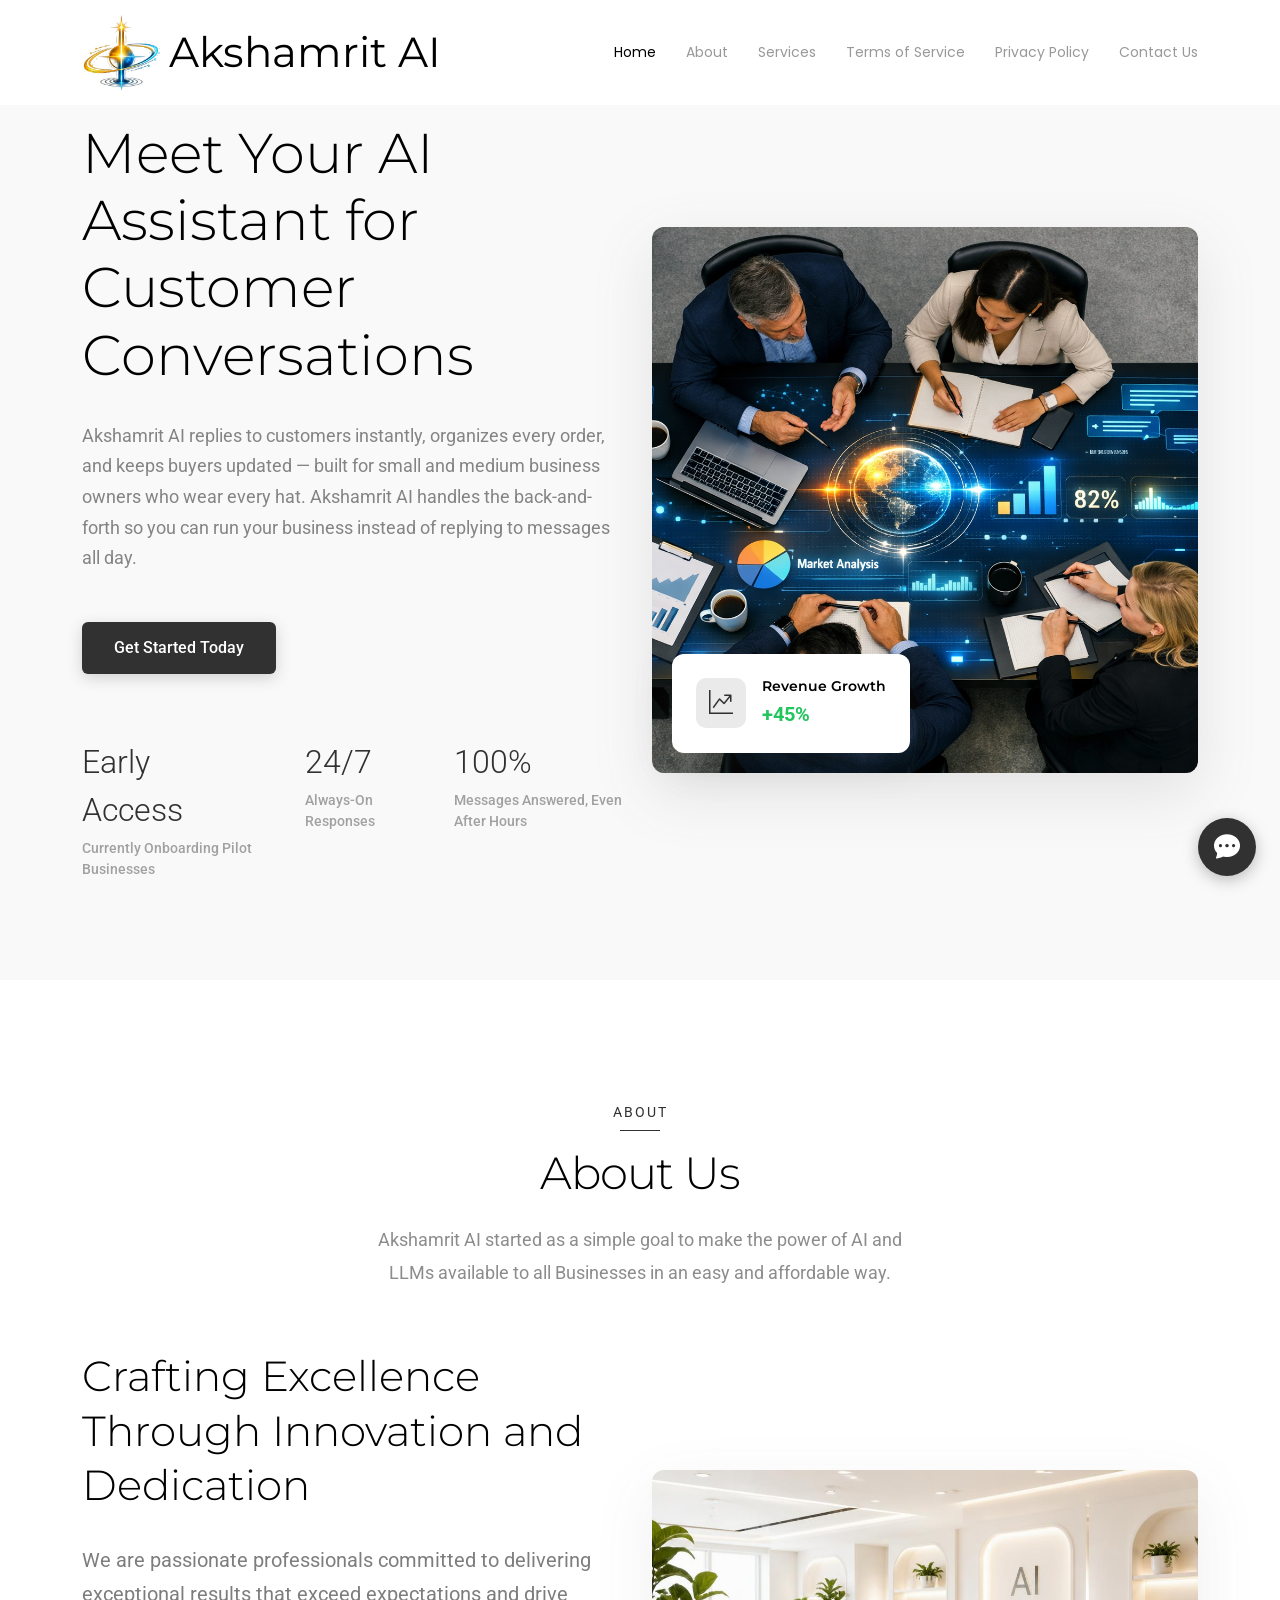
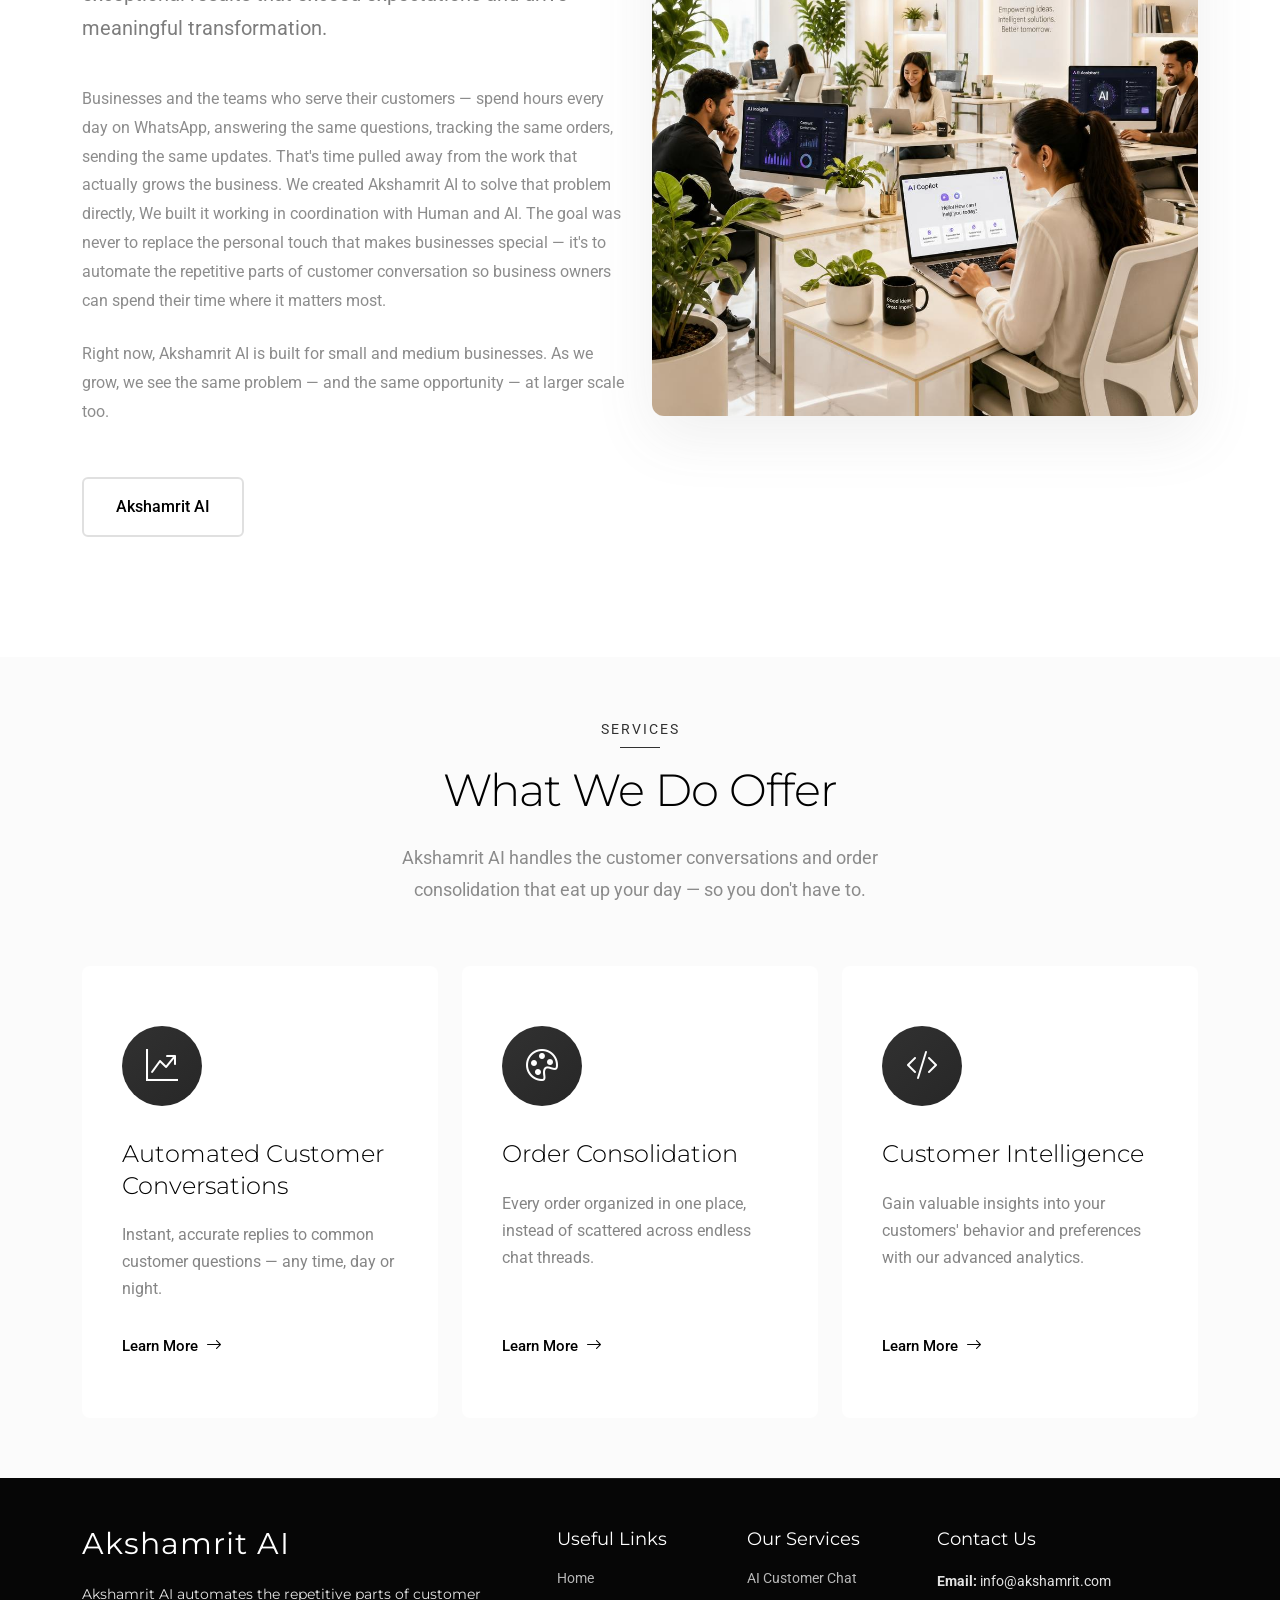
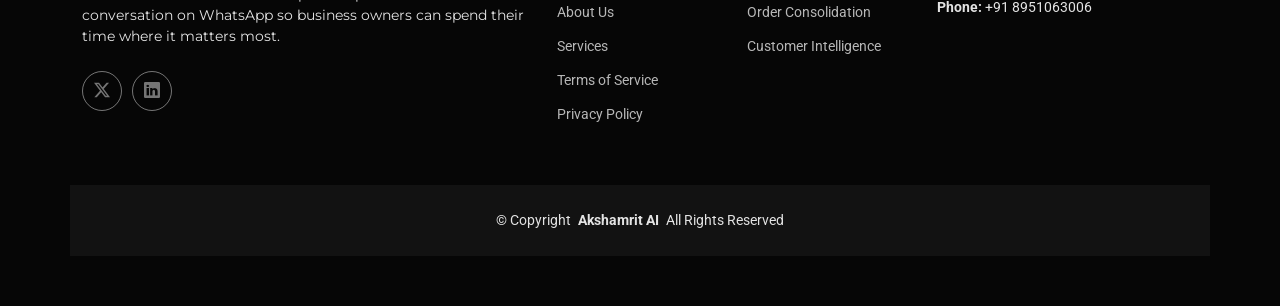
==== index.html @ b1119f9d "Added index.html" ====
<!DOCTYPE html>
<html lang="en">

<head>
  <meta charset="utf-8">
  <meta content="width=device-width, initial-scale=1.0" name="viewport">
  <title>Akshamrit AI</title>
  <meta name="description" content="">
  <meta name="keywords" content="">

  <!-- Favicons -->
  <link href="assets/img/favicon.jpeg" rel="icon">

  <!-- Fonts -->
  <link href="https://fonts.googleapis.com" rel="preconnect">
  <link href="https://fonts.gstatic.com" rel="preconnect" crossorigin>
  <link href="https://fonts.googleapis.com/css2?family=Roboto:wght@300;400;500;600;700&family=Montserrat:wght@300;400;500;600&family=Poppins:wght@300;400&display=swap" rel="stylesheet">

  <!-- Vendor CSS Files -->
  <link href="assets/vendor/bootstrap/css/bootstrap.min.css" rel="stylesheet">
  <link href="assets/vendor/bootstrap-icons/bootstrap-icons.css" rel="stylesheet">
  <link href="assets/vendor/aos/aos.css" rel="stylesheet">

  <!-- Main CSS File -->
  <link href="assets/css/main.css" rel="stylesheet">

  <!-- Chatbot Widget CSS -->
  <link href="assets/css/chatbot.css" rel="stylesheet">
</head>

<body class="index-page">

  <header id="header" class="header d-flex align-items-center fixed-top">
    <div class="container-fluid container-xl position-relative d-flex align-items-center justify-content-between">

      <a href="index.html" class="logo d-flex align-items-center">
         <img src="assets/img/logo.jpeg" alt="Akshamrit AI Logo">
        <h1 class="sitename">Akshamrit AI</h1>
      </a>

      <nav id="navmenu" class="navmenu">
        <ul>
          <li><a href="#index" class="active">Home</a></li>
          <li><a href="#about">About</a></li>
          <li><a href="#services">Services</a></li>
          <li><a href="terms.html">Terms of Service</a></li>
          <li><a href="privacy.html">Privacy Policy</a></li>
          <!--
          <li class="dropdown"><a href="#"><span>Dropdown</span> <i class="bi bi-chevron-down toggle-dropdown"></i></a>
            <ul>
              <li><a href="#">Dropdown 1</a></li>
              <li class="dropdown"><a href="#"><span>Deep Dropdown</span> <i class="bi bi-chevron-down toggle-dropdown"></i></a>
                <ul>
                  <li><a href="#">Deep Dropdown 1</a></li>
                  <li><a href="#">Deep Dropdown 2</a></li>
                  <li><a href="#">Deep Dropdown 3</a></li>
                  <li><a href="#">Deep Dropdown 4</a></li>
                  <li><a href="#">Deep Dropdown 5</a></li>
                </ul>
              </li>
              <li><a href="#">Dropdown 2</a></li>
              <li><a href="#">Dropdown 3</a></li>
              <li><a href="#">Dropdown 4</a></li>
            </ul>
          </li>
        -->
          <li><a href="contact.html">Contact Us</a></li>
        </ul>
        <i class="mobile-nav-toggle d-xl-none bi bi-list"></i>
      </nav>

    </div>
  </header>

  <main class="main">

    <!-- Index Section -->
    <section id="index" class="hero section light-background">

      <div class="container" data-aos="fade-up" data-aos-delay="100">

        <div class="row align-items-center">
          <div class="col-lg-6">
            <div class="hero-content">
              <h1 data-aos="fade-up" data-aos-delay="200">Meet Your AI Assistant for Customer Conversations</h1>
              <p data-aos="fade-up" data-aos-delay="300">Akshamrit AI replies to customers instantly, organizes every order, and keeps buyers updated — built for small and medium business owners who wear every hat. 
                Akshamrit AI handles the back-and-forth so you can run your business instead of replying to messages all day.</p>
              <div class="hero-cta" data-aos="fade-up" data-aos-delay="400">
                <a href="#about" class="btn-primary">Get Started Today</a>
                <!-- Demo Button. Enable when you have a demo video -->
                 <!--
                <a href="https://www.youtube.com/watch?v=Y7f98aduVJ8" class="btn-secondary glightbox">
                  <i class="bi bi-play-circle"></i>
                  Watch Demo
                </a>
                -->
              </div>
              <div class="hero-stats" data-aos="fade-up" data-aos-delay="500">
                <div class="stat-item">
                  <div class="stat-number">Early Access</div>
                  <div class="stat-label">Currently Onboarding Pilot Businesses</div>
                </div>
                <div class="stat-item">
                  <div class="stat-number">24/7</div>
                  <div class="stat-label">Always-On Responses</div>
                </div>
                <div class="stat-item">
                  <div class="stat-number">100%</div>
                  <div class="stat-label">Messages Answered, Even After Hours</div>
                </div>
              </div>
            </div>
          </div>

          <div class="col-lg-6">
            <div class="hero-image" data-aos="fade-left" data-aos-delay="300">
              <img src="assets/img/about/about-square-10.png" alt="Business Success" class="img-fluid">
              <div class="floating-card" data-aos="zoom-in" data-aos-delay="600">
                <div class="card-icon">
                  <i class="bi bi-graph-up-arrow"></i>
                </div>
                <div class="card-content">
                  <h5>Revenue Growth</h5>
                  <div class="growth-percentage">+45%</div>
                </div>
              </div>
            </div>
          </div>
        </div>

      </div>

    </section><!-- /Index Section -->

    <!-- About Section -->
    <section id="about" class="about section">

      <!-- Section Title -->
      <div class="container section-title" data-aos="fade-up">
        <span class="subtitle">About</span>
        <h2>About Us</h2>
        <p>Akshamrit AI started as a simple goal to make the power of AI and LLMs available to all Businesses in an easy and affordable way.</p>
      </div><!-- End Section Title -->

      <div class="container" data-aos="fade-up" data-aos-delay="100">

        <div class="row align-items-center">
          <div class="col-lg-6" data-aos="fade-right" data-aos-delay="200">
            <div class="content">
              <h2>Crafting Excellence Through Innovation and Dedication</h2>
              <p class="lead">We are passionate professionals committed to delivering exceptional results that exceed expectations and drive meaningful transformation.</p>

              <p>Businesses and the teams who serve their customers — spend hours every day on WhatsApp, answering the same questions, tracking the same orders, sending the same updates. That's time pulled away from the work that actually grows the business. We created Akshamrit AI to solve that problem directly, We built it working in coordination with Human and AI. The goal was never to replace the personal touch that makes businesses special — it's to automate the repetitive parts of customer conversation so business owners can spend their time where it matters most.</p>

              <p>Right now, Akshamrit AI is built for small and medium businesses. As we grow, we see the same problem — and the same opportunity — at larger scale too.</p>
              <!--
              <div class="stats-row">
                <div class="stat-item">
                  <div class="stat-number purecounter" data-purecounter-start="0" data-purecounter-end="15" data-purecounter-duration="1"></div>
                  <div class="stat-label">Years Experience</div>
                </div>
                <div class="stat-item">
                  <div class="stat-number purecounter" data-purecounter-start="0" data-purecounter-end="850" data-purecounter-duration="1"></div>
                  <div class="stat-label">Projects Completed</div>
                </div>
                <div class="stat-item">
                  <div class="stat-number purecounter" data-purecounter-start="0" data-purecounter-end="240" data-purecounter-duration="1"></div>
                  <div class="stat-label">Happy Clients</div>
                </div>
              </div>
              -->
              <div class="cta-section">
                <a href="#" team="" class="btn-outline">Akshamrit AI</a>
              </div>
            </div>
          </div>

          <div class="col-lg-6" data-aos="fade-left" data-aos-delay="300">
            <div class="image-wrapper">
              <img src="assets/img/about/about-square-12.jpg" alt="About us" class="img-fluid" loading="lazy">
              <!--
              <div class="floating-card" data-aos="zoom-in" data-aos-delay="500">
                <div class="card-content">
                  <div class="icon">
                    <i class="bi bi-award"></i>
                  </div>
                  <div class="text">
                    <h4>Award Winning</h4>
                    <p>Recognized for excellence in our industry</p>
                  </div>
                </div>
              </div>
              -->
            </div>
          </div>
        </div>

      </div>

    </section><!-- /About Section -->

    <!-- Services Section -->
    <section id="services" class="services section">

      <!-- Section Title -->
      <div class="container section-title" data-aos="fade-up">
        <span class="subtitle">Services</span>
        <h2>What We Do Offer</h2>
        <p>Akshamrit AI handles the customer conversations and order consolidation that eat up your day — so you don't have to.</p>
      </div><!-- End Section Title -->

      <div class="container" data-aos="fade-up" data-aos-delay="100">

        <div class="row gy-5">

          <div class="col-lg-4 col-md-6" data-aos="fade-up" data-aos-delay="200">
            <div class="service-item">
              <div class="service-icon">
                <i class="bi bi-graph-up-arrow"></i>
              </div>
              <h3>Automated Customer Conversations</h3>
              <p>Instant, accurate replies to common customer questions — any time, day or night.</p>
              <a href="service-details.html" class="service-link">
                Learn More <i class="bi bi-arrow-right"></i>
              </a>
            </div>
          </div><!-- End Service Item -->

          <div class="col-lg-4 col-md-6" data-aos="fade-up" data-aos-delay="300">
            <div class="service-item">
              <div class="service-icon">
                <i class="bi bi-palette"></i>
              </div>
              <h3>Order Consolidation</h3>
              <p>Every order organized in one place, instead of scattered across endless chat threads.</p>
              <a href="service-details.html" class="service-link">
                Learn More <i class="bi bi-arrow-right"></i>
              </a>
            </div>
          </div><!-- End Service Item -->

          <div class="col-lg-4 col-md-6" data-aos="fade-up" data-aos-delay="400">
            <div class="service-item">
              <div class="service-icon">
                <i class="bi bi-code-slash"></i>
              </div>
              <h3>Customer Intelligence</h3>
              <p>Gain valuable insights into your customers' behavior and preferences with our advanced analytics.</p>
              <a href="service-details.html" class="service-link">
                Learn More <i class="bi bi-arrow-right"></i>
              </a>
            </div>
          </div><!-- End Service Item -->
          <!--
          <div class="col-lg-4 col-md-6" data-aos="fade-up" data-aos-delay="200">
            <div class="service-item">
              <div class="service-icon">
                <i class="bi bi-megaphone"></i>
              </div>
              <h3>Marketing Strategy</h3>
              <p>Vivamus magna justo lacinia eget consectetur sed convallis at tellus. Cras ultricies ligula sed magna dictum porta.</p>
              <a href="service-details.html" class="service-link">
                Learn More <i class="bi bi-arrow-right"></i>
              </a>
            </div>
          </div>

          <div class="col-lg-4 col-md-6" data-aos="fade-up" data-aos-delay="300">
            <div class="service-item">
              <div class="service-icon">
                <i class="bi bi-people"></i>
              </div>
              <h3>Team Building</h3>
              <p>Donec rutrum congue leo eget malesuada. Vestibulum ac diam sit amet quam vehicula elementum sed sit amet dui.</p>
              <a href="service-details.html" class="service-link">
                Learn More <i class="bi bi-arrow-right"></i>
              </a>
            </div>
          </div>

          <div class="col-lg-4 col-md-6" data-aos="fade-up" data-aos-delay="400">
            <div class="service-item">
              <div class="service-icon">
                <i class="bi bi-bar-chart"></i>
              </div>
              <h3>Data Analytics</h3>
              <p>Nulla porttitor accumsan tincidunt. Mauris blandit aliquet elit eget tincidunt nibh pulvinar a. Sed porttitor lectus nibh.</p>
              <a href="service-details.html" class="service-link">
                Learn More <i class="bi bi-arrow-right"></i>
              </a>
            </div>
          </div>
          -->
        </div>

      </div>

    </section><!-- /Services Section -->

  </main>

  <footer id="footer" class="footer dark-background">

    <div class="container footer-top">
      <div class="row gy-4">
        <div class="col-lg-5 col-md-12 footer-about">
          <a href="index.html" class="logo d-flex align-items-center">
            <span class="sitename">Akshamrit AI</span>
          </a>
          <p>Akshamrit AI automates the repetitive parts of customer conversation on WhatsApp so business owners can spend their time where it matters most.</p>
          <div class="social-links d-flex mt-4">
            <a href="https://x.com/SudeepPramanick"><i class="bi bi-twitter-x"></i></a>
            <a href="https://www.linkedin.com/in/sudeep-pramanick"><i class="bi bi-linkedin"></i></a>
          </div>
        </div>

        <div class="col-lg-2 col-6 footer-links">
          <h4>Useful Links</h4>
          <ul>
            <li><a href="index.html">Home</a></li>
            <li><a href="index.html#about">About Us</a></li>
            <li><a href="index.html#services">Services</a></li>
            <li><a href="terms.html">Terms of Service</a></li>
            <li><a href="privacy.html">Privacy Policy</a></li>
          </ul>
        </div>

        <div class="col-lg-2 col-6 footer-links">
          <h4>Our Services</h4>
          <ul>
            <li><a href="service-details.html#automated-conversations">AI Customer Chat</a></li>
            <li><a href="service-details.html#order-consolidation">Order Consolidation</a></li>
            <li><a href="service-details.html#customer-intelligence">Customer Intelligence</a></li>
          </ul>
        </div>

        <div class="col-lg-3 col-md-12 footer-contact text-center text-md-start">
          <h4>Contact Us</h4>
          <p><strong>Email:</strong> <span>info@akshamrit.com</span></p>
          <p><strong>Phone:</strong> <span>+91 8951063006</span></p>
        </div>

      </div>
    </div>

    <div class="container copyright text-center mt-4">
      <p>© <span>Copyright</span> <strong class="px-1 sitename">Akshamrit AI</strong> <span>All Rights Reserved</span></p>
    </div>

  </footer>

  <!-- Scroll Top -->
  <a href="#" id="scroll-top" class="scroll-top d-flex align-items-center justify-content-center"><i class="bi bi-arrow-up-short"></i></a>

  <!-- Preloader -->
  <div id="preloader"></div>

  <!-- Vendor JS Files -->
  <script src="assets/vendor/bootstrap/js/bootstrap.bundle.min.js" defer></script>
  <script src="assets/vendor/aos/aos.js" defer></script>

  <!-- Main JS File -->
  <script src="assets/js/main.js" defer></script>

  <!-- Chatbot Widget -->
  <div id="chatbot-widget">
    <button id="chatbot-toggle" title="Chat with us">
      <i class="bi bi-chat-dots-fill"></i>
    </button>

    <div id="chatbot-window" class="chatbot-hidden">
      <div class="chatbot-header">
        <h3>Akshamrit AI Assistant</h3>
        <button id="chatbot-close" title="Close">&times;</button>
      </div>

      <div id="chatbot-messages"></div>

      <div class="chatbot-input-area">
        <input
          type="text"
          id="chatbot-input"
          placeholder="Type your message..."
          autocomplete="off"
          maxlength="2000"
        />
        <button id="chatbot-send" title="Send">
          <i class="bi bi-send-fill"></i>
        </button>
      </div>
    </div>
  </div>

  <script>
    window.ChatbotConfig = {
      apiEndpoint: '/api/chat',
      apiKey: '791f5c061e85d0f7216111c226d508143c556286d10f8b42c1fcbdbb106ee26f'
    };
  </script>
  <script src="assets/js/chatbot.js"></script>

</body>

</html>
---- assets/css/main.css ----
/**
* Template Name: Axis
* Template URL: https://bootstrapmade.com/axis-bootstrap-corporate-template/
* Updated: Sep 13 2025 with Bootstrap v5.3.8
* Author: BootstrapMade.com
* License: https://bootstrapmade.com/license/
*/

@charset "UTF-8";

/*--------------------------------------------------------------
# Font & Color Variables
# Help: https://bootstrapmade.com/color-system/
--------------------------------------------------------------*/
/* Fonts */
:root {
  --default-font: "Roboto",  system-ui, -apple-system, "Segoe UI", Roboto, "Helvetica Neue", Arial, "Noto Sans", "Liberation Sans", sans-serif, "Apple Color Emoji", "Segoe UI Emoji", "Segoe UI Symbol", "Noto Color Emoji";
  --heading-font: "Montserrat",  sans-serif;
  --nav-font: "Poppins",  sans-serif;
}

/* Global Colors - The following color variables are used throughout the website. Updating them here will change the color scheme of the entire website */
:root { 
  --background-color: #ffffff; /* Background color for the entire website, including individual sections */
  --default-color: #666666; /* Default color used for the majority of the text content across the entire website */
  --heading-color: #000000; /* Color for headings, subheadings and title throughout the website */
  --accent-color: #313131; /* Accent color that represents your brand on the website. It's used for buttons, links, and other elements that need to stand out */
  --surface-color: #ffffff; /* The surface color is used as a background of boxed elements within sections, such as cards, icon boxes, or other elements that require a visual separation from the global background. */
  --contrast-color: #ffffff; /* Contrast color for text, ensuring readability against backgrounds of accent, heading, or default colors. */
}

/* Nav Menu Colors - The following color variables are used specifically for the navigation menu. They are separate from the global colors to allow for more customization options */
:root {
  --nav-color: #999999;  /* The default color of the main navmenu links */
  --nav-hover-color: #000000; /* Applied to main navmenu links when they are hovered over or active */
  --nav-mobile-background-color: #ffffff; /* Used as the background color for mobile navigation menu */
  --nav-dropdown-background-color: #ffffff; /* Used as the background color for dropdown items that appear when hovering over primary navigation items */
  --nav-dropdown-color: #666666; /* Used for navigation links of the dropdown items in the navigation menu. */
  --nav-dropdown-hover-color: #313131; /* Similar to --nav-hover-color, this color is applied to dropdown navigation links when they are hovered over. */
}

/* Color Presets - These classes override global colors when applied to any section or element, providing reuse of the sam color scheme. */

.light-background {
  --background-color: #f9f9f9;
  --surface-color: #ffffff;
}

.dark-background {
  --background-color: #060606;
  --default-color: #e3e3e3;
  --heading-color: #ffffff;
  --accent-color: #bdb5b5;
  --surface-color: #252525;
  --contrast-color: #ffffff;
}

/* Smooth scroll */
:root {
  scroll-behavior: smooth;
}

/*--------------------------------------------------------------
# General Styling & Shared Classes
--------------------------------------------------------------*/
body {
  color: var(--default-color);
  background-color: var(--background-color);
  font-family: var(--default-font);
}

a {
  color: var(--accent-color);
  text-decoration: none;
  transition: 0.3s;
}

a:hover {
  color: color-mix(in srgb, var(--accent-color), transparent 25%);
  text-decoration: none;
}

h1,
h2,
h3,
h4,
h5,
h6 {
  color: var(--heading-color);
  font-family: var(--heading-font);
}

/* PHP Email Form Messages
------------------------------*/
.php-email-form .error-message {
  display: none;
  background: #df1529;
  color: #ffffff;
  text-align: left;
  padding: 15px;
  margin-bottom: 24px;
  font-weight: 600;
}

.php-email-form .sent-message {
  display: none;
  color: #ffffff;
  background: #059652;
  text-align: center;
  padding: 15px;
  margin-bottom: 24px;
  font-weight: 600;
}

.php-email-form .loading {
  display: none;
  background: var(--surface-color);
  text-align: center;
  padding: 15px;
  margin-bottom: 24px;
}

.php-email-form .loading:before {
  content: "";
  display: inline-block;
  border-radius: 50%;
  width: 24px;
  height: 24px;
  margin: 0 10px -6px 0;
  border: 3px solid var(--accent-color);
  border-top-color: var(--surface-color);
  animation: php-email-form-loading 1s linear infinite;
}

@keyframes php-email-form-loading {
  0% {
    transform: rotate(0deg);
  }

  100% {
    transform: rotate(360deg);
  }
}

/*--------------------------------------------------------------
# Anchor scroll offset (clears sticky header)
--------------------------------------------------------------*/
[id] {
  scroll-margin-top: 100px;
}

/*--------------------------------------------------------------
# Global Header
--------------------------------------------------------------*/
.header {
  --background-color: rgba(255, 255, 255, 0);
  color: var(--default-color);
  background-color: rgb(255, 255, 255);
  padding: 15px 0;
  transition: all 0.5s;
  z-index: 997;
}

.header .logo {
  line-height: 1;
}

.header .logo img {
  max-height: 75px;
  margin-right: 8px;
}

.header .logo h1 {
  font-size: 42px;
  margin: 0;
  font-weight: 400;
  color: var(--heading-color);
}

.scrolled .header {
  isolation: isolate;
  border-bottom: 1px solid color-mix(in srgb, var(--default-color), transparent 90%);
}

.scrolled .header::before {
  content: "";
  position: absolute;
  inset: 0;
  background: rgba(255, 255, 255, 0.8);
  backdrop-filter: blur(10px);
  -webkit-backdrop-filter: blur(10px);
  pointer-events: none;
  z-index: -1;
}

/* Mobile Header Styles */
@media (max-width: 768px) {
  .header .logo img {
    max-height: 50px;
  }

  .header .logo h1 {
    font-size: 28px;
  }
}

@media (max-width: 576px) {
  .header .logo img {
    max-height: 40px;
    margin-right: 6px;
  }

  .header .logo h1 {
    font-size: 20px;
  }

  .header {
    padding: 10px 0;
  }
}

/*--------------------------------------------------------------
# Navigation Menu
--------------------------------------------------------------*/
/* Navmenu - Desktop */
@media (min-width: 1200px) {
  .navmenu {
    padding: 0;
  }

  .navmenu ul {
    margin: 0;
    padding: 0;
    display: flex;
    list-style: none;
    align-items: center;
  }

  .navmenu li {
    position: relative;
  }

  .navmenu a,
  .navmenu a:focus {
    color: var(--nav-color);
    padding: 18px 15px;
    font-size: 14px;
    font-family: var(--nav-font);
    font-weight: 400;
    display: flex;
    align-items: center;
    justify-content: space-between;
    white-space: nowrap;
    transition: 0.3s;
  }

  .navmenu a i,
  .navmenu a:focus i {
    font-size: 12px;
    line-height: 0;
    margin-left: 5px;
    transition: 0.3s;
  }

  .navmenu li:last-child a {
    padding-right: 0;
  }

  .navmenu li:hover>a,
  .navmenu .active,
  .navmenu .active:focus {
    color: var(--nav-hover-color);
  }

  .navmenu .dropdown ul {
    margin: 0;
    padding: 10px 0;
    background: var(--nav-dropdown-background-color);
    display: block;
    position: absolute;
    visibility: hidden;
    left: 14px;
    top: 130%;
    opacity: 0;
    transition: 0.3s;
    border-radius: 4px;
    z-index: 99;
    box-shadow: 0px 0px 30px rgba(0, 0, 0, 0.1);
  }

  .navmenu .dropdown ul li {
    min-width: 200px;
  }

  .navmenu .dropdown ul a {
    padding: 10px 20px;
    font-size: 15px;
    text-transform: none;
    color: var(--nav-dropdown-color);
  }

  .navmenu .dropdown ul a i {
    font-size: 12px;
  }

  .navmenu .dropdown ul a:hover,
  .navmenu .dropdown ul .active:hover,
  .navmenu .dropdown ul li:hover>a {
    color: var(--nav-dropdown-hover-color);
  }

  .navmenu .dropdown:hover>ul {
    opacity: 1;
    top: 100%;
    visibility: visible;
  }

  .navmenu .dropdown .dropdown ul {
    top: 0;
    left: -90%;
    visibility: hidden;
  }

  .navmenu .dropdown .dropdown:hover>ul {
    opacity: 1;
    top: 0;
    left: -100%;
    visibility: visible;
  }
}

/* Navmenu - Mobile */
@media (max-width: 1199px) {
  .mobile-nav-toggle {
    color: var(--nav-color);
    font-size: 28px;
    line-height: 0;
    margin-right: 10px;
    cursor: pointer;
    transition: color 0.3s;
  }

  .navmenu {
    padding: 0;
    z-index: 9997;
  }

  .navmenu ul {
    display: none;
    list-style: none;
    position: absolute;
    inset: 60px 20px 20px 20px;
    padding: 10px 0;
    margin: 0;
    border-radius: 6px;
    background-color: var(--nav-mobile-background-color);
    overflow-y: auto;
    transition: 0.3s;
    z-index: 9998;
    box-shadow: 0px 0px 30px rgba(0, 0, 0, 0.1);
  }

  .navmenu a,
  .navmenu a:focus {
    color: var(--nav-dropdown-color);
    padding: 10px 20px;
    font-family: var(--nav-font);
    font-size: 18px;
    font-weight: 300;
    display: flex;
    align-items: center;
    justify-content: space-between;
    white-space: nowrap;
    transition: 0.3s;
  }

  .navmenu a i,
  .navmenu a:focus i {
    font-size: 12px;
    line-height: 0;
    margin-left: 5px;
    width: 30px;
    height: 30px;
    display: flex;
    align-items: center;
    justify-content: center;
    border-radius: 50%;
    transition: 0.3s;
    background-color: color-mix(in srgb, var(--accent-color), transparent 90%);
  }

  .navmenu a i:hover,
  .navmenu a:focus i:hover {
    background-color: var(--accent-color);
    color: var(--contrast-color);
  }

  .navmenu a:hover,
  .navmenu .active,
  .navmenu .active:focus {
    color: var(--nav-dropdown-hover-color);
  }

  .navmenu .active i,
  .navmenu .active:focus i {
    background-color: var(--accent-color);
    color: var(--contrast-color);
    transform: rotate(180deg);
  }

  .navmenu .dropdown ul {
    position: static;
    display: none;
    z-index: 99;
    padding: 10px 0;
    margin: 10px 20px;
    background-color: var(--nav-dropdown-background-color);
    border: 1px solid color-mix(in srgb, var(--default-color), transparent 90%);
    box-shadow: none;
    transition: all 0.5s ease-in-out;
  }

  .navmenu .dropdown ul ul {
    background-color: rgba(33, 37, 41, 0.1);
  }

  .navmenu .dropdown>.dropdown-active {
    display: block;
    background-color: rgba(33, 37, 41, 0.03);
  }

  .mobile-nav-active {
    overflow: hidden;
  }

  .mobile-nav-active .mobile-nav-toggle {
    color: #fff;
    position: absolute;
    font-size: 32px;
    top: 15px;
    right: 15px;
    margin-right: 0;
    z-index: 9999;
  }

  .mobile-nav-active .navmenu {
    position: fixed;
    overflow: hidden;
    inset: 0;
    background: rgba(33, 37, 41, 0.8);
    transition: 0.3s;
  }

  .mobile-nav-active .navmenu>ul {
    display: block;
  }
}

/*--------------------------------------------------------------
# Global Footer
--------------------------------------------------------------*/
.footer {
  color: var(--default-color);
  background-color: var(--background-color);
  font-size: 14px;
  padding-bottom: 50px;
  position: relative;
}

.footer .footer-top {
  padding-top: 50px;
  border-top: 1px solid color-mix(in srgb, var(--default-color), transparent 90%);
}

.footer .footer-about .logo {
  line-height: 1;
  margin-bottom: 25px;
}

.footer .footer-about .logo img {
  max-height: 40px;
  margin-right: 6px;
}

.footer .footer-about .logo span {
  color: var(--heading-color);
  font-size: 30px;
  font-weight: 400;
  letter-spacing: 1px;
  font-family: var(--heading-font);
}

.footer .footer-about p {
  font-size: 14px;
  font-family: var(--heading-font);
}

.footer .social-links a {
  display: flex;
  align-items: center;
  justify-content: center;
  width: 40px;
  height: 40px;
  border-radius: 50%;
  border: 1px solid color-mix(in srgb, var(--default-color), transparent 50%);
  font-size: 16px;
  color: color-mix(in srgb, var(--default-color), transparent 50%);
  margin-right: 10px;
  transition: 0.3s;
}

.footer .social-links a:hover {
  color: var(--accent-color);
  border-color: var(--accent-color);
}

.footer h4 {
  font-size: 18px;
  font-weight: 400;
  position: relative;
  padding-bottom: 12px;
}

.footer .footer-links {
  margin-bottom: 30px;
}

.footer .footer-links ul {
  list-style: none;
  padding: 0;
  margin: 0;
}

.footer .footer-links ul i {
  padding-right: 2px;
  font-size: 12px;
  line-height: 0;
}

.footer .footer-links ul li {
  padding: 10px 0;
  display: flex;
  align-items: center;
}

.footer .footer-links ul li:first-child {
  padding-top: 0;
}

.footer .footer-links ul a {
  color: color-mix(in srgb, var(--default-color), transparent 20%);
  display: inline-block;
  line-height: 1;
}

.footer .footer-links ul a:hover {
  color: var(--accent-color);
}

.footer .footer-contact p {
  margin-bottom: 5px;
}

.footer .copyright {
  padding-top: 25px;
  padding-bottom: 25px;
  background-color: color-mix(in srgb, var(--default-color), transparent 95%);
}

.footer .copyright p {
  margin-bottom: 0;
}

.footer .credits {
  margin-top: 6px;
  font-size: 13px;
}

/*--------------------------------------------------------------
# Preloader
--------------------------------------------------------------*/
#preloader {
  position: fixed;
  inset: 0;
  z-index: 999999;
  overflow: hidden;
  background: var(--background-color);
  transition: all 0.6s ease-out;
}

#preloader:before {
  content: "";
  position: fixed;
  top: calc(50% - 30px);
  left: calc(50% - 30px);
  border: 6px solid #ffffff;
  border-color: var(--accent-color) transparent var(--accent-color) transparent;
  border-radius: 50%;
  width: 60px;
  height: 60px;
  animation: animate-preloader 1.5s linear infinite;
}

@keyframes animate-preloader {
  0% {
    transform: rotate(0deg);
  }

  100% {
    transform: rotate(360deg);
  }
}

/*--------------------------------------------------------------
# Scroll Top Button
--------------------------------------------------------------*/
.scroll-top {
  position: fixed;
  visibility: hidden;
  opacity: 0;
  right: 15px;
  bottom: 15px;
  z-index: 99999;
  background-color: var(--accent-color);
  width: 40px;
  height: 40px;
  border-radius: 4px;
  transition: all 0.4s;
}

.scroll-top i {
  font-size: 24px;
  color: var(--contrast-color);
  line-height: 0;
}

.scroll-top:hover {
  background-color: color-mix(in srgb, var(--accent-color), transparent 20%);
  color: var(--contrast-color);
}

.scroll-top.active {
  visibility: visible;
  opacity: 1;
}

/*--------------------------------------------------------------
# Disable aos animation delay on mobile devices
--------------------------------------------------------------*/
@media screen and (max-width: 768px) {
  [data-aos-delay] {
    transition-delay: 0 !important;
  }
}

/*--------------------------------------------------------------
# Global Page Titles & Breadcrumbs
--------------------------------------------------------------*/
.page-title {
  text-align: center;
  padding: 40px 0 20px 0;
  border-top: 1px solid color-mix(in srgb, var(--default-color), transparent 90%);
}

.page-title .breadcrumbs {
  margin-bottom: 1.5rem;
}

.page-title .breadcrumbs .breadcrumb {
  justify-content: center;
  margin: 0;
  padding: 0;
  background: none;
}

.page-title .breadcrumbs .breadcrumb .breadcrumb-item {
  font-size: 0.9rem;
  color: color-mix(in srgb, var(--default-color), transparent 30%);
}

.page-title .breadcrumbs .breadcrumb .breadcrumb-item.active {
  color: var(--accent-color);
}

.page-title .breadcrumbs .breadcrumb .breadcrumb-item a {
  color: inherit;
  text-decoration: none;
  transition: color 0.3s ease;
}

.page-title .breadcrumbs .breadcrumb .breadcrumb-item a:hover {
  color: var(--accent-color);
}

.page-title .breadcrumbs .breadcrumb .breadcrumb-item a i {
  font-size: 0.9rem;
  margin-right: 0.2rem;
}

.page-title .breadcrumbs .breadcrumb .breadcrumb-item+.breadcrumb-item::before {
  color: color-mix(in srgb, var(--default-color), transparent 50%);
}

.page-title .title-wrapper {
  max-width: 800px;
  margin: 0 auto;
  padding: 1rem 0;
}

.page-title .title-wrapper h1 {
  font-size: 2.5rem;
  margin-bottom: 1rem;
  font-weight: 400;
  color: var(--heading-color);
}

.page-title .title-wrapper p {
  font-size: 1.1rem;
  color: color-mix(in srgb, var(--default-color), transparent 20%);
  margin: 0;
  line-height: 1.6;
}

@media (max-width: 768px) {
  .page-title .title-wrapper h1 {
    font-size: 2rem;
  }

  .page-title .title-wrapper p {
    font-size: 1rem;
  }
}

@media (max-width: 576px) {
  .page-title .title-wrapper h1 {
    font-size: 1.75rem;
  }
}

/*--------------------------------------------------------------
# Global Sections
--------------------------------------------------------------*/
section,
.section {
  color: var(--default-color);
  background-color: var(--background-color);
  padding: 60px 0;
  scroll-margin-top: 87px;
  overflow: clip;
}

@media (max-width: 1199px) {

  section,
  .section {
    scroll-margin-top: 66px;
  }
}

/*--------------------------------------------------------------
# Global Section Titles
--------------------------------------------------------------*/
.section-title {
  text-align: center;
  padding-bottom: 60px;
  position: relative;
}

.section-title h2 {
  font-size: 2.8rem;
  font-weight: 300;
  line-height: 1.2;
  color: var(--heading-color);
  margin-bottom: 1.5rem;
  letter-spacing: -1px;
}

@media (max-width: 768px) {
  .section-title h2 {
    font-size: 2.5rem;
  }
}

.section-title .subtitle {
  display: inline-block;
  font-size: 0.875rem;
  font-weight: 400;
  color: var(--accent-color);
  text-transform: uppercase;
  letter-spacing: 2px;
  margin-bottom: 1.5rem;
  position: relative;
}

.section-title .subtitle::after {
  content: "";
  position: absolute;
  bottom: -8px;
  left: 50%;
  transform: translateX(-50%);
  width: 40px;
  height: 1px;
  background: var(--accent-color);
}

.section-title p {
  font-size: 1.125rem;
  line-height: 1.8;
  color: color-mix(in srgb, var(--default-color), transparent 25%);
  max-width: 900px;
  margin: 0 auto;
  text-wrap: balance;
}

/*--------------------------------------------------------------
# Hero Section
--------------------------------------------------------------*/
.hero {
  padding: 120px 0 100px;
  position: relative;
  overflow: hidden;
}

.hero .hero-content h1 {
  font-size: 3.5rem;
  font-weight: 300;
  line-height: 1.2;
  margin-bottom: 2rem;
  color: var(--heading-color);
}

@media (max-width: 768px) {
  .hero .hero-content h1 {
    font-size: 2.5rem;
  }
}

.hero .hero-content p {
  font-size: 1.125rem;
  line-height: 1.7;
  margin-bottom: 3rem;
  color: color-mix(in srgb, var(--default-color), transparent 20%);
}

.hero .hero-cta {
  display: flex;
  gap: 1.5rem;
  margin-bottom: 4rem;
  align-items: center;
}

@media (max-width: 576px) {
  .hero .hero-cta {
    flex-direction: column;
    align-items: flex-start;
    gap: 1rem;
  }
}

.hero .hero-cta .btn-primary {
  background-color: var(--accent-color);
  color: var(--contrast-color);
  padding: 14px 32px;
  border-radius: 6px;
  font-weight: 500;
  text-decoration: none;
  transition: all 0.3s ease;
  border: none;
  box-shadow: 0 4px 15px color-mix(in srgb, var(--accent-color), transparent 80%);
}

.hero .hero-cta .btn-primary:hover {
  background-color: color-mix(in srgb, var(--accent-color), black 10%);
  transform: translateY(-2px);
  box-shadow: 0 8px 25px color-mix(in srgb, var(--accent-color), transparent 70%);
}

.hero .hero-cta .btn-secondary {
  color: var(--heading-color);
  text-decoration: none;
  display: flex;
  align-items: center;
  gap: 0.5rem;
  font-weight: 500;
  transition: all 0.3s ease;
}

.hero .hero-cta .btn-secondary i {
  font-size: 1.5rem;
  color: var(--accent-color);
}

.hero .hero-cta .btn-secondary:hover {
  color: var(--accent-color);
  transform: translateX(5px);
}

.hero .hero-stats {
  display: flex;
  gap: 3rem;
}

@media (max-width: 768px) {
  .hero .hero-stats {
    gap: 2rem;
  }
}

@media (max-width: 576px) {
  .hero .hero-stats {
    flex-direction: column;
    gap: 1.5rem;
  }
}

.hero .hero-stats .stat-item .stat-number {
  font-size: 2rem;
  font-weight: 300;
  color: var(--accent-color);
  margin-bottom: 0.25rem;
}

.hero .hero-stats .stat-item .stat-label {
  font-size: 0.875rem;
  color: color-mix(in srgb, var(--default-color), transparent 40%);
  font-weight: 500;
}

.hero .hero-image {
  position: relative;
}

.hero .hero-image img {
  border-radius: 12px;
  box-shadow: 0 20px 60px color-mix(in srgb, var(--default-color), transparent 85%);
}

.hero .hero-image .floating-card {
  position: absolute;
  bottom: 20px;
  left: 20px;
  background: var(--surface-color);
  padding: 1.5rem;
  border-radius: 12px;
  box-shadow: 0 10px 40px color-mix(in srgb, var(--default-color), transparent 85%);
  display: flex;
  align-items: center;
  gap: 1rem;
  min-width: 200px;
}

@media (max-width: 768px) {
  .hero .hero-image .floating-card {
    bottom: 10px;
    left: 10px;
    padding: 1rem;
    min-width: 160px;
  }
}

.hero .hero-image .floating-card .card-icon {
  width: 50px;
  height: 50px;
  background: color-mix(in srgb, var(--accent-color), transparent 90%);
  border-radius: 10px;
  display: flex;
  align-items: center;
  justify-content: center;
}

.hero .hero-image .floating-card .card-icon i {
  font-size: 1.5rem;
  color: var(--accent-color);
}

.hero .hero-image .floating-card .card-content h5 {
  font-size: 0.875rem;
  font-weight: 600;
  margin: 0 0 0.25rem 0;
  color: var(--heading-color);
}

.hero .hero-image .floating-card .card-content .growth-percentage {
  font-size: 1.25rem;
  font-weight: 700;
  color: #22c55e;
}

@media (max-width: 992px) {
  .hero {
    padding: 80px 0 60px;
  }

  .hero::before {
    display: none;
  }

  .hero .row {
    flex-direction: column-reverse;
  }

  .hero .col-lg-6:first-child {
    margin-top: 3rem;
  }
}

/*--------------------------------------------------------------
# About Section
--------------------------------------------------------------*/
.about {
  padding-top: 120px;
  padding-bottom: 120px;
}

.about .content h2 {
  font-size: 42px;
  font-weight: 300;
  line-height: 1.3;
  margin-bottom: 30px;
  font-family: var(--heading-font);
}

@media (max-width: 768px) {
  .about .content h2 {
    font-size: 32px;
  }
}

.about .content .lead {
  font-size: 20px;
  font-weight: 400;
  line-height: 1.7;
  margin-bottom: 40px;
  color: color-mix(in srgb, var(--default-color), transparent 15%);
}

.about .content p {
  font-size: 16px;
  line-height: 1.8;
  margin-bottom: 25px;
  color: color-mix(in srgb, var(--default-color), transparent 25%);
}

.about .stats-row {
  display: flex;
  gap: 40px;
  margin: 60px 0;
}

@media (max-width: 576px) {
  .about .stats-row {
    flex-direction: column;
    gap: 30px;
  }
}

.about .stats-row .stat-item .stat-number {
  font-size: 48px;
  font-weight: 300;
  line-height: 1;
  color: var(--accent-color);
  font-family: var(--heading-font);
}

.about .stats-row .stat-item .stat-label {
  font-size: 14px;
  font-weight: 500;
  text-transform: uppercase;
  letter-spacing: 1px;
  color: color-mix(in srgb, var(--default-color), transparent 40%);
  margin-top: 8px;
}

.about .cta-section {
  display: flex;
  gap: 20px;
  margin-top: 50px;
}

@media (max-width: 576px) {
  .about .cta-section {
    flex-direction: column;
  }
}

.about .cta-section .btn-primary {
  display: inline-flex;
  align-items: center;
  padding: 16px 32px;
  background-color: var(--accent-color);
  color: var(--contrast-color);
  text-decoration: none;
  border-radius: 6px;
  font-weight: 500;
  transition: all 0.3s ease;
}

.about .cta-section .btn-primary:hover {
  background-color: color-mix(in srgb, var(--accent-color), black 10%);
  transform: translateY(-2px);
  color: var(--contrast-color);
}

.about .cta-section .btn-outline {
  display: inline-flex;
  align-items: center;
  padding: 16px 32px;
  background-color: transparent;
  color: var(--heading-color);
  text-decoration: none;
  border: 2px solid color-mix(in srgb, var(--default-color), transparent 80%);
  border-radius: 6px;
  font-weight: 500;
  transition: all 0.3s ease;
}

.about .cta-section .btn-outline:hover {
  border-color: var(--accent-color);
  color: var(--accent-color);
  transform: translateY(-2px);
}

.about .image-wrapper {
  position: relative;
}

.about .image-wrapper img {
  border-radius: 12px;
  box-shadow: 0 20px 60px color-mix(in srgb, var(--default-color), transparent 90%);
}

.about .image-wrapper .floating-card {
  position: absolute;
  bottom: -30px;
  right: -30px;
  background-color: var(--surface-color);
  border-radius: 12px;
  padding: 30px;
  box-shadow: 0 15px 40px color-mix(in srgb, var(--default-color), transparent 85%);
  max-width: 280px;
}

@media (max-width: 992px) {
  .about .image-wrapper .floating-card {
    position: static;
    margin-top: 30px;
    max-width: none;
  }
}

.about .image-wrapper .floating-card .card-content {
  display: flex;
  align-items: center;
  gap: 20px;
}

.about .image-wrapper .floating-card .card-content .icon {
  width: 60px;
  height: 60px;
  background-color: color-mix(in srgb, var(--accent-color), transparent 90%);
  border-radius: 50%;
  display: flex;
  align-items: center;
  justify-content: center;
  flex-shrink: 0;
}

.about .image-wrapper .floating-card .card-content .icon i {
  font-size: 24px;
  color: var(--accent-color);
}

.about .image-wrapper .floating-card .card-content .text h4 {
  font-size: 18px;
  font-weight: 600;
  margin: 0 0 5px 0;
  color: var(--heading-color);
}

.about .image-wrapper .floating-card .card-content .text p {
  font-size: 14px;
  margin: 0;
  color: color-mix(in srgb, var(--default-color), transparent 30%);
  line-height: 1.6;
}

@media (max-width: 992px) {
  .about .row {
    text-align: center;
  }

  .about .content {
    margin-bottom: 60px;
  }

  .about .stats-row {
    justify-content: center;
  }
}

/*--------------------------------------------------------------
# Services Section
--------------------------------------------------------------*/
.services {
  background-color: color-mix(in srgb, var(--background-color), var(--accent-color) 2%);
}

.services .service-item {
  padding: 60px 40px;
  background-color: var(--surface-color);
  border-radius: 8px;
  transition: all 0.4s ease-in-out;
  height: 100%;
  display: flex;
  flex-direction: column;
  position: relative;
  overflow: hidden;
}

.services .service-item::before {
  content: "";
  position: absolute;
  top: 0;
  left: 0;
  right: 0;
  height: 4px;
  background: linear-gradient(90deg, var(--accent-color), color-mix(in srgb, var(--accent-color), var(--heading-color) 30%));
  transform: scaleX(0);
  transform-origin: left;
  transition: transform 0.4s ease-in-out;
}

.services .service-item:hover {
  transform: translateY(-8px);
  box-shadow: 0 20px 40px color-mix(in srgb, var(--default-color), transparent 90%);
}

.services .service-item:hover::before {
  transform: scaleX(1);
}

.services .service-item:hover .service-icon {
  transform: scale(1.1);
}

.services .service-item:hover .service-link {
  color: var(--accent-color);
}

.services .service-item:hover .service-link i {
  transform: translateX(8px);
}

.services .service-item .service-icon {
  width: 80px;
  height: 80px;
  background: linear-gradient(135deg, var(--accent-color), color-mix(in srgb, var(--accent-color), var(--heading-color) 20%));
  border-radius: 50%;
  display: flex;
  align-items: center;
  justify-content: center;
  margin-bottom: 32px;
  transition: transform 0.4s ease-in-out;
  flex-shrink: 0;
}

.services .service-item .service-icon i {
  font-size: 32px;
  color: var(--contrast-color);
}

.services .service-item h3 {
  font-size: 24px;
  font-weight: 300;
  margin-bottom: 20px;
  line-height: 1.3;
}

.services .service-item p {
  font-size: 16px;
  line-height: 1.7;
  color: color-mix(in srgb, var(--default-color), transparent 20%);
  margin-bottom: 32px;
  flex-grow: 1;
}

.services .service-item .service-link {
  color: var(--heading-color);
  text-decoration: none;
  font-weight: 500;
  font-size: 15px;
  display: inline-flex;
  align-items: center;
  gap: 8px;
  transition: all 0.3s ease-in-out;
  align-self: flex-start;
}

.services .service-item .service-link i {
  font-size: 16px;
  transition: transform 0.3s ease-in-out;
}

@media (max-width: 768px) {
  .services .service-item {
    padding: 40px 24px;
  }

  .services .service-item .service-icon {
    width: 64px;
    height: 64px;
    margin-bottom: 24px;
  }

  .services .service-item .service-icon i {
    font-size: 28px;
  }

  .services .service-item h3 {
    font-size: 20px;
    margin-bottom: 16px;
  }

  .services .service-item p {
    font-size: 15px;
    margin-bottom: 24px;
  }
}

/*--------------------------------------------------------------
# Why Us Section
--------------------------------------------------------------*/
.why-us {
  padding: 100px 0;
}

.why-us .content {
  margin-bottom: 60px;
}

.why-us .content h2 {
  font-size: 2.5rem;
  font-weight: 300;
  margin-bottom: 30px;
  line-height: 1.2;
}

@media (max-width: 768px) {
  .why-us .content h2 {
    font-size: 2rem;
  }
}

.why-us .content p {
  font-size: 1.125rem;
  line-height: 1.7;
  color: color-mix(in srgb, var(--default-color), transparent 20%);
  margin: 0;
}

.why-us .image-wrapper {
  position: relative;
}

.why-us .image-wrapper img {
  border-radius: 8px;
  box-shadow: 0 20px 40px color-mix(in srgb, var(--default-color), transparent 85%);
  transition: transform 0.4s ease-in-out;
}

.why-us .image-wrapper img:hover {
  transform: translateY(-8px);
}

.why-us .features-grid {
  margin-top: 80px;
}

.why-us .feature-item {
  display: flex;
  gap: 25px;
  padding: 40px 0;
  transition: transform 0.3s ease-in-out;
}

.why-us .feature-item:hover {
  transform: translateY(-5px);
}

.why-us .feature-item:hover .icon-wrapper {
  background-color: var(--accent-color);
  color: var(--contrast-color);
  transform: scale(1.1);
}

@media (max-width: 768px) {
  .why-us .feature-item {
    flex-direction: column;
    text-align: center;
    gap: 20px;
    padding: 30px 0;
  }
}

.why-us .icon-wrapper {
  flex-shrink: 0;
  width: 70px;
  height: 70px;
  border-radius: 50%;
  background-color: color-mix(in srgb, var(--accent-color), transparent 90%);
  color: var(--accent-color);
  display: flex;
  align-items: center;
  justify-content: center;
  font-size: 1.75rem;
  transition: all 0.4s ease-in-out;
}

@media (max-width: 768px) {
  .why-us .icon-wrapper {
    margin: 0 auto;
  }
}

.why-us .feature-content {
  flex: 1;
}

.why-us .feature-content h3 {
  font-size: 1.5rem;
  font-weight: 400;
  margin-bottom: 15px;
  line-height: 1.3;
}

@media (max-width: 768px) {
  .why-us .feature-content h3 {
    font-size: 1.25rem;
  }
}

.why-us .feature-content p {
  font-size: 1rem;
  line-height: 1.7;
  color: color-mix(in srgb, var(--default-color), transparent 25%);
  margin: 0;
}

@media (max-width: 992px) {
  .why-us .content {
    margin-bottom: 40px;
    text-align: center;
  }

  .why-us .features-grid {
    margin-top: 60px;
  }
}

/*--------------------------------------------------------------
# Portfolio Section
--------------------------------------------------------------*/
.portfolio .portfolio-filters {
  display: flex;
  justify-content: center;
  flex-wrap: wrap;
  gap: 0;
  margin-bottom: 80px;
  padding: 0;
  list-style: none;
}

@media (max-width: 768px) {
  .portfolio .portfolio-filters {
    margin-bottom: 60px;
    gap: 8px;
  }
}

.portfolio .portfolio-filters li {
  padding: 20px 0;
  margin: 0 40px;
  font-size: 0.95rem;
  font-weight: 300;
  cursor: pointer;
  transition: all 0.4s ease;
  color: color-mix(in srgb, var(--default-color), transparent 40%);
  position: relative;
}

@media (max-width: 768px) {
  .portfolio .portfolio-filters li {
    margin: 0 20px;
    padding: 16px 0;
    font-size: 0.9rem;
  }
}

@media (max-width: 576px) {
  .portfolio .portfolio-filters li {
    margin: 0 12px;
    padding: 14px 0;
    font-size: 0.85rem;
  }
}

.portfolio .portfolio-filters li::after {
  content: "";
  position: absolute;
  bottom: 0;
  left: 50%;
  width: 0;
  height: 1px;
  background-color: var(--accent-color);
  transition: all 0.4s ease;
  transform: translateX(-50%);
}

.portfolio .portfolio-filters li:hover {
  color: var(--default-color);
}

.portfolio .portfolio-filters li:hover::after {
  width: 100%;
}

.portfolio .portfolio-filters li.filter-active {
  color: var(--default-color);
  font-weight: 400;
}

.portfolio .portfolio-filters li.filter-active::after {
  width: 100%;
}

.portfolio .portfolio-card {
  height: 100%;
}

.portfolio .portfolio-card .project-visual {
  position: relative;
  overflow: hidden;
  border-radius: 6px;
}

.portfolio .portfolio-card .project-visual img {
  width: 100%;
  height: 300px;
  object-fit: cover;
  transition: transform 0.6s ease;
}

@media (max-width: 768px) {
  .portfolio .portfolio-card .project-visual img {
    height: 250px;
  }
}

.portfolio .portfolio-card .project-visual .project-overlay {
  position: absolute;
  top: 0;
  left: 0;
  width: 100%;
  height: 100%;
  background: linear-gradient(135deg, rgba(54, 144, 231, 0.85), rgba(54, 144, 231, 0.75));
  display: flex;
  align-items: center;
  justify-content: center;
  opacity: 0;
  visibility: hidden;
  transition: all 0.4s ease;
}

.portfolio .portfolio-card .project-visual .project-overlay .overlay-content {
  display: flex;
  gap: 20px;
}

.portfolio .portfolio-card .project-visual .project-overlay .overlay-content a {
  width: 48px;
  height: 48px;
  background-color: var(--contrast-color);
  color: var(--accent-color);
  border-radius: 6px;
  display: flex;
  align-items: center;
  justify-content: center;
  font-size: 1.1rem;
  transition: all 0.3s ease;
}

.portfolio .portfolio-card .project-visual .project-overlay .overlay-content a:hover {
  transform: translateY(-2px);
  box-shadow: 0 8px 25px rgba(0, 0, 0, 0.15);
}

.portfolio .portfolio-card .project-visual:hover img {
  transform: scale(1.05);
}

.portfolio .portfolio-card .project-visual:hover .project-overlay {
  opacity: 1;
  visibility: visible;
}

.portfolio .portfolio-card .project-details {
  padding: 20px 0;
  height: 100%;
  display: flex;
  flex-direction: column;
}

.portfolio .portfolio-card .project-details .project-header {
  display: flex;
  justify-content: space-between;
  align-items: center;
  margin-bottom: 20px;
}

.portfolio .portfolio-card .project-details .project-header .project-category {
  font-size: 0.8rem;
  font-weight: 500;
  text-transform: uppercase;
  letter-spacing: 1px;
  color: var(--accent-color);
}

.portfolio .portfolio-card .project-details .project-header .project-year {
  font-size: 0.85rem;
  color: color-mix(in srgb, var(--default-color), transparent 50%);
  font-weight: 300;
}

.portfolio .portfolio-card .project-details .project-title {
  font-size: 1.5rem;
  font-weight: 300;
  margin-bottom: 20px;
  color: var(--heading-color);
  line-height: 1.3;
}

@media (max-width: 768px) {
  .portfolio .portfolio-card .project-details .project-title {
    font-size: 1.35rem;
  }
}

.portfolio .portfolio-card .project-details .project-description {
  font-size: 0.95rem;
  color: color-mix(in srgb, var(--default-color), transparent 30%);
  margin-bottom: 30px;
  line-height: 1.7;
  flex-grow: 1;
}

.portfolio .portfolio-card .project-details .project-meta {
  margin-top: auto;
}

.portfolio .portfolio-card .project-details .project-meta .client-name {
  display: block;
  font-size: 0.9rem;
  font-weight: 500;
  color: var(--default-color);
  margin-bottom: 16px;
}

.portfolio .portfolio-card .project-details .project-meta .project-scope {
  display: flex;
  flex-wrap: wrap;
  gap: 12px;
}

.portfolio .portfolio-card .project-details .project-meta .project-scope .scope-item {
  font-size: 0.8rem;
  font-weight: 400;
  color: color-mix(in srgb, var(--default-color), transparent 40%);
  padding: 6px 0;
  position: relative;
}

.portfolio .portfolio-card .project-details .project-meta .project-scope .scope-item:not(:last-child)::after {
  content: "·";
  position: absolute;
  right: -8px;
  color: color-mix(in srgb, var(--default-color), transparent 70%);
}

.portfolio .portfolio-conclusion {
  margin-top: 120px;
  text-align: center;
}

@media (max-width: 768px) {
  .portfolio .portfolio-conclusion {
    margin-top: 80px;
  }
}

.portfolio .portfolio-conclusion .conclusion-content {
  max-width: 600px;
  margin: 0 auto;
}

.portfolio .portfolio-conclusion .conclusion-content h4 {
  font-size: 1.75rem;
  font-weight: 300;
  margin-bottom: 20px;
  color: var(--heading-color);
}

@media (max-width: 768px) {
  .portfolio .portfolio-conclusion .conclusion-content h4 {
    font-size: 1.5rem;
  }
}

.portfolio .portfolio-conclusion .conclusion-content p {
  font-size: 1rem;
  color: color-mix(in srgb, var(--default-color), transparent 30%);
  margin-bottom: 40px;
  line-height: 1.7;
}

.portfolio .portfolio-conclusion .conclusion-content .conclusion-actions {
  display: flex;
  justify-content: center;
  gap: 40px;
  align-items: center;
}

@media (max-width: 576px) {
  .portfolio .portfolio-conclusion .conclusion-content .conclusion-actions {
    flex-direction: column;
    gap: 20px;
  }
}

.portfolio .portfolio-conclusion .conclusion-content .conclusion-actions .primary-action {
  display: inline-flex;
  align-items: center;
  gap: 8px;
  padding: 16px 32px;
  background-color: var(--accent-color);
  color: var(--contrast-color);
  border-radius: 6px;
  font-size: 0.95rem;
  font-weight: 400;
  text-decoration: none;
  transition: all 0.3s ease;
}

.portfolio .portfolio-conclusion .conclusion-content .conclusion-actions .primary-action i {
  font-size: 0.9rem;
  transition: transform 0.3s ease;
}

.portfolio .portfolio-conclusion .conclusion-content .conclusion-actions .primary-action:hover {
  background-color: color-mix(in srgb, var(--accent-color), black 10%);
  transform: translateY(-1px);
}

.portfolio .portfolio-conclusion .conclusion-content .conclusion-actions .primary-action:hover i {
  transform: translateX(2px);
}

.portfolio .portfolio-conclusion .conclusion-content .conclusion-actions .secondary-action {
  color: var(--default-color);
  font-size: 0.95rem;
  font-weight: 400;
  text-decoration: none;
  position: relative;
}

.portfolio .portfolio-conclusion .conclusion-content .conclusion-actions .secondary-action::after {
  content: "";
  position: absolute;
  bottom: -2px;
  left: 0;
  width: 0;
  height: 1px;
  background-color: var(--default-color);
  transition: width 0.3s ease;
}

.portfolio .portfolio-conclusion .conclusion-content .conclusion-actions .secondary-action:hover {
  color: var(--default-color);
}

.portfolio .portfolio-conclusion .conclusion-content .conclusion-actions .secondary-action:hover::after {
  width: 100%;
}

/*--------------------------------------------------------------
# Team Section
--------------------------------------------------------------*/
.team .team-member {
  text-align: center;
  margin-bottom: 40px;
  transition: all 0.3s ease-in-out;
}

.team .team-member .member-img {
  position: relative;
  overflow: hidden;
  border-radius: 8px;
  margin-bottom: 30px;
}

.team .team-member .member-img img {
  transition: all 0.3s ease-in-out;
  width: 100%;
  height: auto;
  filter: grayscale(100%);
}

.team .team-member .member-info h4 {
  font-weight: 300;
  font-size: 1.5rem;
  margin-bottom: 8px;
  color: var(--heading-color);
  line-height: 1.3;
}

.team .team-member .member-info span {
  display: block;
  font-size: 0.9rem;
  color: var(--accent-color);
  font-weight: 400;
  margin-bottom: 20px;
  letter-spacing: 0.5px;
}

.team .team-member .member-info p {
  font-size: 0.95rem;
  line-height: 1.7;
  color: color-mix(in srgb, var(--default-color), transparent 20%);
  margin-bottom: 25px;
  padding: 0 10px;
}

.team .team-member .member-info .social {
  display: flex;
  justify-content: center;
  gap: 15px;
}

.team .team-member .member-info .social a {
  display: inline-flex;
  align-items: center;
  justify-content: center;
  width: 40px;
  height: 40px;
  border: 1px solid color-mix(in srgb, var(--default-color), transparent 85%);
  border-radius: 50%;
  color: color-mix(in srgb, var(--default-color), transparent 40%);
  font-size: 16px;
  transition: all 0.3s ease-in-out;
}

.team .team-member .member-info .social a:hover {
  color: var(--contrast-color);
  background-color: var(--accent-color);
  border-color: var(--accent-color);
  transform: translateY(-2px);
}

.team .team-member:hover .member-img img {
  transform: scale(1.05);
  filter: grayscale(0%);
}

@media (max-width: 992px) {
  .team .team-member .member-info h4 {
    font-size: 1.3rem;
  }

  .team .team-member .member-info p {
    font-size: 0.9rem;
  }
}

@media (max-width: 768px) {
  .team .team-member .member-info h4 {
    font-size: 1.2rem;
  }

  .team .team-member .member-info p {
    padding: 0;
    font-size: 0.85rem;
  }

  .team .team-member .member-info .social {
    gap: 12px;
  }

  .team .team-member .member-info .social a {
    width: 36px;
    height: 36px;
    font-size: 14px;
  }
}

/*--------------------------------------------------------------
# Testimonials Section
--------------------------------------------------------------*/
.testimonials {
  position: relative;
  overflow: hidden;
  /* Swiper Navigation */
  /* Swiper Pagination */
  /* Responsive Styles */
}

.testimonials .testimonial-slider {
  position: relative;
  padding-bottom: 50px;
}

.testimonials .testimonial-slider .swiper-wrapper {
  height: auto !important;
}

.testimonials .testimonial-item {
  background: linear-gradient(135deg, var(--surface-color) 0%, color-mix(in srgb, var(--surface-color), var(--accent-color) 2%) 100%);
  border-radius: 20px;
  padding: 0;
  height: 100%;
  border: 1px solid color-mix(in srgb, var(--default-color), transparent 90%);
  transition: all 0.4s ease;
  overflow: hidden;
  position: relative;
}

.testimonials .testimonial-item::before {
  content: "";
  position: absolute;
  top: 0;
  left: 0;
  right: 0;
  height: 4px;
  background: linear-gradient(90deg, var(--accent-color), color-mix(in srgb, var(--accent-color), var(--heading-color) 30%));
  transform: scaleX(0);
  transform-origin: left;
  transition: transform 0.4s ease;
}

.testimonials .testimonial-item:hover {
  border-color: var(--accent-color);
}

.testimonials .testimonial-item:hover::before {
  transform: scaleX(1);
}

.testimonials .testimonial-item:hover .testimonial-header img {
  transform: scale(1.05);
}

.testimonials .testimonial-item:hover .quote-icon {
  color: var(--accent-color);
  transform: scale(1.1);
}

.testimonials .testimonial-header {
  position: relative;
  text-align: center;
  padding: 30px 30px 20px;
  background: linear-gradient(135deg, color-mix(in srgb, var(--surface-color), var(--accent-color) 3%) 0%, var(--surface-color) 100%);
}

.testimonials .testimonial-header img {
  width: 80px;
  height: 80px;
  border-radius: 50%;
  object-fit: cover;
  border: 4px solid color-mix(in srgb, var(--accent-color), transparent 70%);
  margin-bottom: 15px;
  transition: all 0.3s ease;
  box-shadow: 0 5px 15px rgba(0, 0, 0, 0.1);
}

.testimonials .testimonial-header .rating {
  display: flex;
  justify-content: center;
  gap: 3px;
}

.testimonials .testimonial-header .rating i {
  color: #ffc107;
  font-size: 0.9rem;
}

.testimonials .testimonial-body {
  padding: 0 30px 20px;
}

.testimonials .testimonial-body p {
  font-size: 1rem;
  line-height: 1.6;
  color: color-mix(in srgb, var(--default-color), transparent 20%);
  margin: 0;
  font-style: italic;
  text-align: center;
  position: relative;
}

.testimonials .testimonial-body p::before,
.testimonials .testimonial-body p::after {
  content: '"';
  font-size: 1.5rem;
  color: var(--accent-color);
  opacity: 0.6;
  font-family: serif;
  position: absolute;
}

.testimonials .testimonial-body p::before {
  top: -5px;
  left: -10px;
}

.testimonials .testimonial-body p::after {
  bottom: -20px;
  right: -5px;
}

.testimonials .testimonial-footer {
  padding: 20px 30px 30px;
  text-align: center;
  position: relative;
}

.testimonials .testimonial-footer h5 {
  font-size: 1.1rem;
  font-weight: 600;
  color: var(--heading-color);
  margin: 0 0 5px;
}

.testimonials .testimonial-footer span {
  font-size: 0.85rem;
  color: color-mix(in srgb, var(--default-color), transparent 40%);
  display: block;
  margin-bottom: 15px;
}

.testimonials .testimonial-footer .quote-icon {
  position: absolute;
  bottom: 15px;
  right: 25px;
  color: color-mix(in srgb, var(--accent-color), transparent 60%);
  font-size: 1.5rem;
  transition: all 0.3s ease;
}

.testimonials .swiper-navigation {
  position: relative;
  margin-top: 25px;
  display: flex;
  justify-content: flex-end;
}

.testimonials .swiper-button-prev,
.testimonials .swiper-button-next {
  position: static;
  width: 45px;
  height: 45px;
  margin: 0 10px;
  background: var(--accent-color);
  border-radius: 50%;
  color: var(--contrast-color);
  font-size: 16px;
  transition: all 0.3s ease;
  display: inline-flex;
  align-items: center;
  justify-content: center;
  box-shadow: 0 4px 15px rgba(0, 0, 0, 0.1);
}

.testimonials .swiper-button-prev:hover,
.testimonials .swiper-button-next:hover {
  background: color-mix(in srgb, var(--accent-color), var(--heading-color) 20%);
  transform: scale(1.05);
}

.testimonials .swiper-button-prev::after,
.testimonials .swiper-button-next::after {
  font-size: 16px;
  font-weight: 600;
}

.testimonials .swiper-pagination {
  position: static;
  margin-top: 30px;
  text-align: center;
}

.testimonials .swiper-pagination .swiper-pagination-bullet {
  width: 12px;
  height: 12px;
  background: color-mix(in srgb, var(--default-color), transparent 70%);
  opacity: 1;
  margin: 0 6px;
  transition: all 0.3s ease;
}

.testimonials .swiper-pagination .swiper-pagination-bullet.swiper-pagination-bullet-active {
  background: var(--accent-color);
  transform: scale(1.2);
}

@media (max-width: 1199px) {
  .testimonials .testimonial-item .testimonial-header {
    padding: 25px 25px 15px;
  }

  .testimonials .testimonial-item .testimonial-header img {
    width: 70px;
    height: 70px;
  }

  .testimonials .testimonial-item .testimonial-body,
  .testimonials .testimonial-item .testimonial-footer {
    padding-left: 25px;
    padding-right: 25px;
  }
}

@media (max-width: 991px) {
  .testimonials .testimonial-item {
    margin-bottom: 30px;
  }
}

@media (max-width: 767px) {
  .testimonials .testimonial-item .testimonial-header {
    padding: 20px 20px 10px;
  }

  .testimonials .testimonial-item .testimonial-header img {
    width: 60px;
    height: 60px;
  }

  .testimonials .testimonial-item .testimonial-header .rating i {
    font-size: 0.8rem;
  }

  .testimonials .testimonial-item .testimonial-body {
    padding: 0 20px 15px;
  }

  .testimonials .testimonial-item .testimonial-body p {
    font-size: 0.95rem;
  }

  .testimonials .testimonial-item .testimonial-footer {
    padding: 15px 20px 20px;
  }

  .testimonials .testimonial-item .testimonial-footer h5 {
    font-size: 1rem;
  }

  .testimonials .testimonial-item .testimonial-footer span {
    font-size: 0.8rem;
  }

  .testimonials .testimonial-item .testimonial-footer .quote-icon {
    font-size: 1.3rem;
    bottom: 10px;
    right: 15px;
  }

  .testimonials .swiper-button-prev,
  .testimonials .swiper-button-next {
    width: 40px;
    height: 40px;
    font-size: 14px;
  }

  .testimonials .swiper-button-prev::after,
  .testimonials .swiper-button-next::after {
    font-size: 14px;
  }
}

@media (max-width: 575px) {
  .testimonials .testimonial-slider {
    padding-bottom: 30px;
  }

  .testimonials .testimonial-item .testimonial-header {
    padding: 15px 15px 10px;
  }

  .testimonials .testimonial-item .testimonial-header img {
    width: 55px;
    height: 55px;
  }

  .testimonials .testimonial-item .testimonial-body {
    padding: 0 15px 10px;
  }

  .testimonials .testimonial-item .testimonial-body p {
    font-size: 0.9rem;
  }

  .testimonials .testimonial-item .testimonial-footer {
    padding: 10px 15px 15px;
  }

  .testimonials .testimonial-item .testimonial-footer h5 {
    font-size: 0.95rem;
  }

  .testimonials .testimonial-item .testimonial-footer .quote-icon {
    font-size: 1.2rem;
  }

  .testimonials .swiper-navigation {
    margin-top: 10px;
  }
}

/*--------------------------------------------------------------
# Contact Section
--------------------------------------------------------------*/
.contact {
  padding: 120px 0 100px;
}

.contact .info-item {
  margin-bottom: 80px;
}

.contact .info-item .info-icon {
  width: 64px;
  height: 64px;
  border-radius: 50%;
  background: color-mix(in srgb, var(--accent-color), transparent 90%);
  display: flex;
  align-items: center;
  justify-content: center;
  margin-bottom: 32px;
}

.contact .info-item .info-icon i {
  font-size: 24px;
  color: var(--accent-color);
}

.contact .info-item .info-content h4 {
  font-size: 24px;
  font-weight: 400;
  margin-bottom: 16px;
  color: var(--heading-color);
  letter-spacing: -0.3px;
}

.contact .info-item .info-content p {
  font-size: 16px;
  line-height: 1.7;
  color: color-mix(in srgb, var(--default-color), transparent 25%);
  margin: 0;
}

.contact .contact-details .detail-item {
  display: flex;
  align-items: flex-start;
  gap: 20px;
  margin-bottom: 48px;
}

.contact .contact-details .detail-item:last-child {
  margin-bottom: 0;
}

.contact .contact-details .detail-item .detail-icon {
  width: 40px;
  height: 40px;
  flex-shrink: 0;
  display: flex;
  align-items: center;
  justify-content: center;
}

.contact .contact-details .detail-item .detail-icon i {
  font-size: 18px;
  color: var(--accent-color);
}

.contact .contact-details .detail-item .detail-content {
  flex: 1;
}

.contact .contact-details .detail-item .detail-content .detail-label {
  display: block;
  font-size: 13px;
  font-weight: 500;
  color: color-mix(in srgb, var(--default-color), transparent 40%);
  text-transform: uppercase;
  letter-spacing: 0.8px;
  margin-bottom: 6px;
}

.contact .contact-details .detail-item .detail-content .detail-value {
  display: block;
  font-size: 16px;
  color: var(--default-color);
  line-height: 1.6;
}

.contact .form-header {
  margin-bottom: 48px;
}

.contact .form-header h3 {
  font-size: 32px;
  font-weight: 300;
  color: var(--heading-color);
  margin: 0;
  letter-spacing: -0.4px;
}

.contact .form-wrapper {
  background-color: var(--surface-color);
  padding: 20px 30px;
  border-radius: 10px;
}

.contact .form-wrapper .form-group {
  margin-bottom: 32px;
}

.contact .form-wrapper .form-group label {
  display: block;
  font-size: 14px;
  font-weight: 500;
  color: var(--heading-color);
  margin-bottom: 12px;
  letter-spacing: 0.2px;
}

.contact .form-wrapper .form-group input,
.contact .form-wrapper .form-group select,
.contact .form-wrapper .form-group textarea {
  width: 100%;
  border: 1px solid color-mix(in srgb, var(--default-color), transparent 85%);
  border-radius: 8px;
  padding: 16px 20px;
  font-size: 15px;
  color: var(--default-color);
  background-color: var(--surface-color);
  transition: all 0.3s ease;
  font-family: inherit;
}

.contact .form-wrapper .form-group input:focus,
.contact .form-wrapper .form-group select:focus,
.contact .form-wrapper .form-group textarea:focus {
  outline: none;
  border-color: var(--accent-color);
  box-shadow: 0 0 0 3px color-mix(in srgb, var(--accent-color), transparent 90%);
}

.contact .form-wrapper .form-group input::placeholder,
.contact .form-wrapper .form-group select::placeholder,
.contact .form-wrapper .form-group textarea::placeholder {
  color: color-mix(in srgb, var(--default-color), transparent 60%);
}

.contact .form-wrapper .form-group select {
  cursor: pointer;
}

.contact .form-wrapper .form-group select option {
  padding: 10px;
}

.contact .form-wrapper .form-group textarea {
  resize: vertical;
  min-height: 120px;
  line-height: 1.6;
}

.contact .form-wrapper .submit-btn {
  background: var(--accent-color);
  color: var(--contrast-color);
  border: none;
  border-radius: 8px;
  padding: 18px 36px;
  font-size: 15px;
  font-weight: 500;
  display: inline-flex;
  align-items: center;
  gap: 12px;
  cursor: pointer;
  transition: all 0.3s ease;
  letter-spacing: 0.3px;
}

.contact .form-wrapper .submit-btn i {
  font-size: 16px;
  transition: transform 0.3s ease;
}

.contact .form-wrapper .submit-btn:hover {
  background: color-mix(in srgb, var(--accent-color), transparent 10%);
  transform: translateY(-2px);
  box-shadow: 0 8px 25px color-mix(in srgb, var(--accent-color), transparent 70%);
}

.contact .form-wrapper .submit-btn:hover i {
  transform: translateX(4px);
}

@media (max-width: 768px) {
  .contact {
    padding: 80px 0 60px;
  }

  .contact .info-item {
    margin-bottom: 50px;
  }

  .contact .info-item .info-icon {
    width: 56px;
    height: 56px;
    margin-bottom: 24px;
  }

  .contact .info-item .info-icon i {
    font-size: 20px;
  }

  .contact .info-item .info-content h4 {
    font-size: 20px;
    margin-bottom: 12px;
  }

  .contact .contact-details .detail-item {
    margin-bottom: 32px;
  }

  .contact .form-header {
    margin-bottom: 32px;
  }

  .contact .form-header h3 {
    font-size: 24px;
  }

  .contact .modern-form .form-group {
    margin-bottom: 24px;
  }
}

/*--------------------------------------------------------------
# Portfolio Details Section
--------------------------------------------------------------*/
.portfolio-details {
  --section-spacing: 6rem;
  --content-spacing: 4rem;
}

.portfolio-details .project-intro {
  margin-bottom: var(--section-spacing);
  text-align: center;
  max-width: 900px;
  margin-left: auto;
  margin-right: auto;
}

.portfolio-details .project-intro .intro-content .project-meta {
  display: flex;
  justify-content: center;
  gap: 2rem;
  margin-bottom: 1.5rem;
}

.portfolio-details .project-intro .intro-content .project-meta .project-type,
.portfolio-details .project-intro .intro-content .project-meta .project-year {
  font-size: 0.875rem;
  font-weight: 400;
  letter-spacing: 0.05em;
  color: color-mix(in srgb, var(--default-color), transparent 40%);
  position: relative;
}

.portfolio-details .project-intro .intro-content .project-meta .project-type::after {
  content: "•";
  position: absolute;
  right: -1rem;
  color: color-mix(in srgb, var(--default-color), transparent 60%);
}

.portfolio-details .project-intro .intro-content .project-title {
  font-size: 3.75rem;
  font-weight: 300;
  line-height: 1.1;
  margin-bottom: 2rem;
  color: var(--heading-color);
  letter-spacing: -0.02em;
}

.portfolio-details .project-intro .intro-content .project-description {
  font-size: 1.25rem;
  line-height: 1.8;
  color: color-mix(in srgb, var(--default-color), transparent 20%);
  margin-bottom: 0;
  max-width: 700px;
  margin-left: auto;
  margin-right: auto;
}

.portfolio-details .project-showcase {
  margin-bottom: var(--section-spacing);
}

.portfolio-details .project-showcase .showcase-slider {
  border-radius: 12px;
  overflow: hidden;
}

.portfolio-details .project-showcase .showcase-slider .swiper-wrapper {
  height: auto !important;
}

.portfolio-details .project-showcase .showcase-slider .swiper-slide img {
  width: 100%;
  height: 600px;
  object-fit: cover;
}

.portfolio-details .project-showcase .showcase-slider .swiper-pagination {
  bottom: 30px;
}

.portfolio-details .project-showcase .showcase-slider .swiper-pagination .swiper-pagination-bullet {
  width: 12px;
  height: 12px;
  background-color: rgba(255, 255, 255, 0.5);
  opacity: 1;
  transition: all 0.3s ease;
}

.portfolio-details .project-showcase .showcase-slider .swiper-pagination .swiper-pagination-bullet.swiper-pagination-bullet-active {
  background-color: white;
  transform: scale(1.2);
}

.portfolio-details .project-details-grid {
  margin-bottom: var(--section-spacing);
}

.portfolio-details .project-details-grid .project-narrative h2 {
  font-size: 2.5rem;
  font-weight: 300;
  margin-bottom: 2rem;
  color: var(--heading-color);
  letter-spacing: -0.01em;
}

.portfolio-details .project-details-grid .project-narrative p {
  font-size: 1.125rem;
  line-height: 1.8;
  color: color-mix(in srgb, var(--default-color), transparent 15%);
  margin-bottom: 1.5rem;
}

.portfolio-details .project-details-grid .project-narrative p:last-child {
  margin-bottom: 0;
}

.portfolio-details .project-details-grid .project-info {
  padding-left: 3rem;
}

.portfolio-details .project-details-grid .project-info .info-block {
  padding: 1.5rem 0;
  border-bottom: 1px solid color-mix(in srgb, var(--default-color), transparent 90%);
}

.portfolio-details .project-details-grid .project-info .info-block:last-child {
  border-bottom: none;
}

.portfolio-details .project-details-grid .project-info .info-block .info-label {
  font-size: 0.875rem;
  font-weight: 500;
  text-transform: uppercase;
  letter-spacing: 0.05em;
  color: color-mix(in srgb, var(--default-color), transparent 50%);
  margin-bottom: 0.5rem;
}

.portfolio-details .project-details-grid .project-info .info-block .info-value {
  font-size: 1.125rem;
  font-weight: 400;
  color: var(--heading-color);
}

.portfolio-details .solution-approach {
  margin-bottom: var(--section-spacing);
}

.portfolio-details .solution-approach .approach-header {
  text-align: center;
  max-width: 700px;
  margin: 0 auto 4rem;
}

.portfolio-details .solution-approach .approach-header h2 {
  font-size: 2.75rem;
  font-weight: 300;
  margin-bottom: 1.5rem;
  color: var(--heading-color);
  letter-spacing: -0.01em;
}

.portfolio-details .solution-approach .approach-header p {
  font-size: 1.125rem;
  line-height: 1.8;
  color: color-mix(in srgb, var(--default-color), transparent 25%);
  margin-bottom: 0;
}

.portfolio-details .solution-approach .approach-steps {
  display: grid;
  grid-template-columns: repeat(auto-fit, minmax(320px, 1fr));
  gap: 3rem;
}

.portfolio-details .solution-approach .approach-steps .step-item .step-number {
  font-size: 3rem;
  font-weight: 200;
  color: color-mix(in srgb, var(--accent-color), transparent 20%);
  margin-bottom: 1rem;
  line-height: 1;
}

.portfolio-details .solution-approach .approach-steps .step-item h3 {
  font-size: 1.5rem;
  font-weight: 400;
  margin-bottom: 1rem;
  color: var(--heading-color);
}

.portfolio-details .solution-approach .approach-steps .step-item p {
  font-size: 1rem;
  line-height: 1.7;
  color: color-mix(in srgb, var(--default-color), transparent 25%);
  margin-bottom: 0;
}

.portfolio-details .project-gallery {
  margin-bottom: var(--section-spacing);
}

.portfolio-details .project-gallery h2 {
  font-size: 2.75rem;
  font-weight: 300;
  text-align: center;
  margin-bottom: 3rem;
  color: var(--heading-color);
  letter-spacing: -0.01em;
}

.portfolio-details .project-gallery .gallery-grid {
  display: grid;
  grid-template-columns: repeat(4, 1fr);
  gap: 1rem;
}

.portfolio-details .project-gallery .gallery-grid .gallery-item {
  border-radius: 8px;
  overflow: hidden;
  transition: all 0.4s ease;
}

.portfolio-details .project-gallery .gallery-grid .gallery-item.featured {
  grid-column: span 2;
  grid-row: span 2;
}

.portfolio-details .project-gallery .gallery-grid .gallery-item img {
  width: 100%;
  height: 100%;
  object-fit: cover;
  transition: transform 0.5s ease;
}

.portfolio-details .project-gallery .gallery-grid .gallery-item:hover {
  transform: translateY(-8px);
}

.portfolio-details .project-gallery .gallery-grid .gallery-item:hover img {
  transform: scale(1.05);
}

.portfolio-details .technologies-used {
  margin-bottom: var(--section-spacing);
}

.portfolio-details .technologies-used h2 {
  font-size: 2.75rem;
  font-weight: 300;
  margin-bottom: 1.5rem;
  color: var(--heading-color);
  letter-spacing: -0.01em;
}

.portfolio-details .technologies-used p {
  font-size: 1.125rem;
  line-height: 1.8;
  color: color-mix(in srgb, var(--default-color), transparent 25%);
}

.portfolio-details .technologies-used .tech-stack .tech-group {
  margin-bottom: 2.5rem;
}

.portfolio-details .technologies-used .tech-stack .tech-group:last-child {
  margin-bottom: 0;
}

.portfolio-details .technologies-used .tech-stack .tech-group h4 {
  font-size: 1.125rem;
  font-weight: 500;
  margin-bottom: 1rem;
  color: var(--heading-color);
}

.portfolio-details .technologies-used .tech-stack .tech-group .tech-tags {
  display: flex;
  flex-wrap: wrap;
  gap: 0.75rem;
}

.portfolio-details .technologies-used .tech-stack .tech-group .tech-tags .tech-tag {
  padding: 0.5rem 1.25rem;
  background-color: color-mix(in srgb, var(--surface-color), transparent 50%);
  border: 1px solid color-mix(in srgb, var(--default-color), transparent 88%);
  border-radius: 6px;
  font-size: 0.875rem;
  font-weight: 400;
  color: var(--default-color);
  transition: all 0.3s ease;
}

.portfolio-details .technologies-used .tech-stack .tech-group .tech-tags .tech-tag:hover {
  background-color: var(--accent-color);
  border-color: var(--accent-color);
  color: var(--contrast-color);
  transform: translateY(-2px);
}

.portfolio-details .project-outcomes {
  background-color: color-mix(in srgb, var(--surface-color), transparent 60%);
  padding: 4rem 3rem;
  border-radius: 12px;
  margin-bottom: var(--section-spacing);
}

.portfolio-details .project-outcomes .outcomes-header {
  text-align: center;
  margin-bottom: 3rem;
}

.portfolio-details .project-outcomes .outcomes-header h2 {
  font-size: 2.75rem;
  font-weight: 300;
  color: var(--heading-color);
  letter-spacing: -0.01em;
  margin-bottom: 0;
}

.portfolio-details .project-outcomes .outcomes-grid {
  display: grid;
  grid-template-columns: repeat(auto-fit, minmax(200px, 1fr));
  gap: 2rem;
}

.portfolio-details .project-outcomes .outcomes-grid .outcome-card {
  text-align: center;
}

.portfolio-details .project-outcomes .outcomes-grid .outcome-card .outcome-stat {
  font-size: 3rem;
  font-weight: 300;
  color: var(--accent-color);
  margin-bottom: 0.75rem;
  line-height: 1;
}

.portfolio-details .project-outcomes .outcomes-grid .outcome-card .outcome-label {
  font-size: 1rem;
  color: color-mix(in srgb, var(--default-color), transparent 30%);
  line-height: 1.4;
}

.portfolio-details .project-navigation {
  border-top: 1px solid color-mix(in srgb, var(--default-color), transparent 90%);
  padding-top: 3rem;
}

.portfolio-details .project-navigation .nav-container {
  display: flex;
  justify-content: space-between;
  align-items: center;
}

.portfolio-details .project-navigation .nav-container .nav-item {
  display: flex;
  flex-direction: column;
  text-decoration: none;
  transition: all 0.3s ease;
}

.portfolio-details .project-navigation .nav-container .nav-item.prev,
.portfolio-details .project-navigation .nav-container .nav-item.next {
  color: var(--heading-color);
}

.portfolio-details .project-navigation .nav-container .nav-item.prev .nav-label,
.portfolio-details .project-navigation .nav-container .nav-item.next .nav-label {
  font-size: 0.875rem;
  color: color-mix(in srgb, var(--default-color), transparent 50%);
  margin-bottom: 0.25rem;
}

.portfolio-details .project-navigation .nav-container .nav-item.prev .nav-title,
.portfolio-details .project-navigation .nav-container .nav-item.next .nav-title {
  font-size: 1.125rem;
  font-weight: 400;
}

.portfolio-details .project-navigation .nav-container .nav-item.prev:hover,
.portfolio-details .project-navigation .nav-container .nav-item.next:hover {
  color: var(--accent-color);
  transform: translateY(-3px);
}

.portfolio-details .project-navigation .nav-container .nav-item.next {
  text-align: right;
}

.portfolio-details .project-navigation .nav-container .nav-item.center {
  flex-direction: row;
  align-items: center;
  gap: 0.5rem;
  padding: 0.75rem 2rem;
  border: 1px solid color-mix(in srgb, var(--default-color), transparent 85%);
  border-radius: 6px;
  color: var(--heading-color);
  font-weight: 400;
  transition: all 0.3s ease;
}

.portfolio-details .project-navigation .nav-container .nav-item.center i {
  font-size: 1.125rem;
}

.portfolio-details .project-navigation .nav-container .nav-item.center:hover {
  background-color: var(--accent-color);
  border-color: var(--accent-color);
  color: var(--contrast-color);
  transform: translateY(-3px);
}

@media (max-width: 1200px) {
  .portfolio-details .project-details-grid .project-info {
    padding-left: 2rem;
  }

  .portfolio-details .gallery-grid {
    grid-template-columns: repeat(3, 1fr) !important;
  }

  .portfolio-details .gallery-grid .gallery-item.featured {
    grid-column: span 2;
    grid-row: span 1;
  }
}

@media (max-width: 992px) {
  .portfolio-details .project-intro .intro-content .project-title {
    font-size: 3rem;
  }

  .portfolio-details .project-details-grid .project-info {
    padding-left: 0;
    margin-top: 3rem;
  }

  .portfolio-details .approach-steps {
    grid-template-columns: 1fr;
    gap: 2.5rem;
  }

  .portfolio-details .gallery-grid {
    grid-template-columns: repeat(2, 1fr) !important;
  }

  .portfolio-details .outcomes-grid {
    grid-template-columns: repeat(2, 1fr);
  }
}

@media (max-width: 768px) {
  .portfolio-details {
    --section-spacing: 4rem;
  }

  .portfolio-details .project-intro .intro-content .project-meta {
    flex-direction: column;
    gap: 0.5rem;
  }

  .portfolio-details .project-intro .intro-content .project-meta .project-type::after {
    display: none;
  }

  .portfolio-details .project-intro .intro-content .project-title {
    font-size: 2.5rem;
  }

  .portfolio-details .project-intro .intro-content .project-description {
    font-size: 1.125rem;
  }

  .portfolio-details .project-showcase .showcase-slider .swiper-slide img {
    height: 400px;
  }

  .portfolio-details .gallery-grid {
    grid-template-columns: 1fr !important;
  }

  .portfolio-details .gallery-grid .gallery-item.featured {
    grid-column: span 1;
  }

  .portfolio-details .project-outcomes {
    padding: 3rem 2rem;
  }

  .portfolio-details .project-outcomes .outcomes-grid {
    grid-template-columns: 1fr;
    gap: 1.5rem;
  }

  .portfolio-details .project-navigation .nav-container {
    flex-direction: column;
    gap: 2rem;
    text-align: center;
  }

  .portfolio-details .project-navigation .nav-container .nav-item.prev,
  .portfolio-details .project-navigation .nav-container .nav-item.next {
    text-align: center;
  }

  .portfolio-details .project-navigation .nav-container .nav-item.center {
    order: -1;
  }
}

@media (max-width: 576px) {
  .portfolio-details .project-outcomes {
    margin-left: -15px;
    margin-right: -15px;
    border-radius: 0;
  }
}

/*--------------------------------------------------------------
# Service Details Section
--------------------------------------------------------------*/
.service-details {
  padding: 80px 0;
}

.service-details .service-content .service-hero {
  margin-bottom: 60px;
}

.service-details .service-content .service-hero .service-image {
  border-radius: 8px;
  width: 100%;
  height: 400px;
  object-fit: cover;
}

.service-details .service-content .service-description {
  margin-bottom: 80px;
}

.service-details .service-content .service-description .service-title {
  font-size: 2.5rem;
  font-weight: 300;
  margin-bottom: 24px;
  line-height: 1.3;
}

.service-details .service-content .service-description .lead {
  font-size: 1.25rem;
  font-weight: 300;
  line-height: 1.7;
  color: color-mix(in srgb, var(--default-color), transparent 20%);
  margin-bottom: 32px;
}

.service-details .service-content .service-description p {
  font-size: 1.1rem;
  line-height: 1.8;
  margin-bottom: 24px;
  color: color-mix(in srgb, var(--default-color), transparent 15%);
}

.service-details .service-content .service-features {
  margin-bottom: 80px;
}

.service-details .service-content .service-features h3 {
  font-size: 2rem;
  font-weight: 300;
  margin-bottom: 40px;
}

.service-details .service-content .service-features .feature-item {
  display: flex;
  gap: 20px;
  align-items: flex-start;
}

.service-details .service-content .service-features .feature-item .feature-icon {
  flex-shrink: 0;
  width: 48px;
  height: 48px;
  background-color: color-mix(in srgb, var(--accent-color), transparent 90%);
  border-radius: 8px;
  display: flex;
  align-items: center;
  justify-content: center;
}

.service-details .service-content .service-features .feature-item .feature-icon i {
  font-size: 20px;
  color: var(--accent-color);
}

.service-details .service-content .service-features .feature-item .feature-content h4 {
  font-size: 1.2rem;
  font-weight: 400;
  margin-bottom: 12px;
}

.service-details .service-content .service-features .feature-item .feature-content p {
  font-size: 1rem;
  line-height: 1.7;
  color: color-mix(in srgb, var(--default-color), transparent 25%);
  margin: 0;
}

.service-details .service-content .service-process h3 {
  font-size: 2rem;
  font-weight: 300;
  margin-bottom: 40px;
}

.service-details .service-content .service-process .process-timeline .process-step {
  display: flex;
  gap: 24px;
  margin-bottom: 40px;
  position: relative;
}

.service-details .service-content .service-process .process-timeline .process-step:not(:last-child)::after {
  content: "";
  position: absolute;
  left: 23px;
  top: 48px;
  width: 2px;
  height: 40px;
  background: color-mix(in srgb, var(--default-color), transparent 85%);
}

.service-details .service-content .service-process .process-timeline .process-step .step-number {
  flex-shrink: 0;
  width: 48px;
  height: 48px;
  border-radius: 50%;
  background-color: var(--accent-color);
  color: var(--contrast-color);
  display: flex;
  align-items: center;
  justify-content: center;
  font-weight: 500;
  font-size: 1rem;
}

.service-details .service-content .service-process .process-timeline .process-step .step-content {
  flex: 1;
}

.service-details .service-content .service-process .process-timeline .process-step .step-content h4 {
  font-size: 1.3rem;
  font-weight: 400;
  margin-bottom: 12px;
}

.service-details .service-content .service-process .process-timeline .process-step .step-content p {
  font-size: 1rem;
  line-height: 1.7;
  color: color-mix(in srgb, var(--default-color), transparent 25%);
  margin: 0;
}

.service-details .service-sidebar .sidebar-widget {
  background-color: var(--surface-color);
  border-radius: 8px;
  padding: 32px;
  margin-bottom: 32px;
  border: 1px solid color-mix(in srgb, var(--default-color), transparent 90%);
}

.service-details .service-sidebar .sidebar-widget h4 {
  font-size: 1.3rem;
  font-weight: 400;
  margin-bottom: 24px;
}

.service-details .service-sidebar .service-info .service-details-list {
  list-style: none;
  padding: 0;
  margin: 0;
}

.service-details .service-sidebar .service-info .service-details-list li {
  padding: 12px 0;
  border-bottom: 1px solid color-mix(in srgb, var(--default-color), transparent 90%);
  font-size: 0.95rem;
  line-height: 1.6;
}

.service-details .service-sidebar .service-info .service-details-list li:last-child {
  border-bottom: none;
}

.service-details .service-sidebar .service-info .service-details-list li strong {
  color: var(--heading-color);
  font-weight: 500;
}

.service-details .service-sidebar .related-services .related-service-list .related-service-item {
  display: flex;
  align-items: center;
  gap: 12px;
  padding: 16px 0;
  border-bottom: 1px solid color-mix(in srgb, var(--default-color), transparent 90%);
  color: var(--default-color);
  text-decoration: none;
  transition: all 0.3s ease;
}

.service-details .service-sidebar .related-services .related-service-list .related-service-item:last-child {
  border-bottom: none;
}

.service-details .service-sidebar .related-services .related-service-list .related-service-item:hover {
  color: var(--accent-color);
  transform: translateX(4px);
}

.service-details .service-sidebar .related-services .related-service-list .related-service-item i {
  font-size: 16px;
  width: 20px;
}

.service-details .service-sidebar .related-services .related-service-list .related-service-item span {
  font-size: 0.95rem;
}

.service-details .service-sidebar .cta-widget {
  background: linear-gradient(135deg, var(--accent-color), color-mix(in srgb, var(--accent-color), transparent 20%));
  color: var(--contrast-color);
}

.service-details .service-sidebar .cta-widget .cta-content {
  text-align: center;
}

.service-details .service-sidebar .cta-widget .cta-content h4 {
  color: var(--contrast-color);
  margin-bottom: 16px;
}

.service-details .service-sidebar .cta-widget .cta-content p {
  color: color-mix(in srgb, var(--contrast-color), transparent 15%);
  margin-bottom: 24px;
  line-height: 1.6;
}

.service-details .service-sidebar .cta-widget .cta-content .btn-cta {
  display: inline-block;
  background-color: var(--contrast-color);
  color: var(--accent-color);
  padding: 12px 24px;
  border-radius: 6px;
  text-decoration: none;
  font-weight: 500;
  transition: all 0.3s ease;
}

.service-details .service-sidebar .cta-widget .cta-content .btn-cta:hover {
  transform: translateY(-2px);
  box-shadow: 0 8px 16px color-mix(in srgb, var(--default-color), transparent 85%);
  color: var(--accent-color);
}

.service-details .service-sidebar .contact-info .contact-item {
  display: flex;
  align-items: center;
  gap: 16px;
  margin-bottom: 20px;
}

.service-details .service-sidebar .contact-info .contact-item:last-child {
  margin-bottom: 0;
}

.service-details .service-sidebar .contact-info .contact-item i {
  font-size: 18px;
  color: var(--accent-color);
  width: 24px;
}

.service-details .service-sidebar .contact-info .contact-item div strong {
  display: block;
  font-weight: 500;
  color: var(--heading-color);
  margin-bottom: 4px;
}

.service-details .service-sidebar .contact-info .contact-item div span {
  color: color-mix(in srgb, var(--default-color), transparent 25%);
  font-size: 0.95rem;
}

@media (max-width: 768px) {
  .service-details {
    padding: 60px 0;
  }

  .service-details .service-content .service-hero {
    margin-bottom: 40px;
  }

  .service-details .service-content .service-hero .service-image {
    height: 300px;
  }

  .service-details .service-content .service-description {
    margin-bottom: 60px;
  }

  .service-details .service-content .service-description .service-title {
    font-size: 2rem;
  }

  .service-details .service-content .service-description .lead {
    font-size: 1.1rem;
  }

  .service-details .service-content .service-features,
  .service-details .service-content .service-process {
    margin-bottom: 60px;
  }

  .service-details .service-content .service-features h3,
  .service-details .service-content .service-process h3 {
    font-size: 1.7rem;
  }

  .service-details .service-content .process-timeline .process-step {
    gap: 16px;
  }

  .service-details .service-content .process-timeline .process-step:not(:last-child)::after {
    left: 19px;
  }

  .service-details .service-content .process-timeline .process-step .step-number {
    width: 40px;
    height: 40px;
    font-size: 0.9rem;
  }

  .service-details .service-sidebar {
    margin-top: 40px;
  }

  .service-details .service-sidebar .sidebar-widget {
    padding: 24px;
  }
}

/*--------------------------------------------------------------
# Terms Of Service Section
--------------------------------------------------------------*/
.terms-of-service .tos-header {
  margin-bottom: 60px;
}

.terms-of-service .tos-header .last-updated {
  display: inline-block;
  padding: 8px 20px;
  background-color: color-mix(in srgb, var(--accent-color), transparent 90%);
  border-radius: 30px;
  color: var(--accent-color);
  font-size: 0.95rem;
  margin-bottom: 20px;
}

.terms-of-service .tos-header h2 {
  font-size: 2.5rem;
  margin-bottom: 15px;
}

.terms-of-service .tos-header p {
  color: color-mix(in srgb, var(--default-color), transparent 30%);
  font-size: 1.1rem;
  max-width: 700px;
  margin: 0 auto;
}

.terms-of-service .tos-content .content-section {
  margin-bottom: 50px;
  scroll-margin-top: 100px;
}

.terms-of-service .tos-content .content-section:last-child {
  margin-bottom: 0;
}

.terms-of-service .tos-content .content-section h3 {
  font-size: 1.8rem;
  margin-bottom: 20px;
  color: var(--heading-color);
}

.terms-of-service .tos-content .content-section p {
  color: color-mix(in srgb, var(--default-color), transparent 20%);
  line-height: 1.7;
  margin-bottom: 20px;
}

.terms-of-service .tos-content .content-section p:last-child {
  margin-bottom: 0;
}

.terms-of-service .tos-content .content-section .info-box {
  display: flex;
  align-items: flex-start;
  gap: 15px;
  padding: 20px;
  background-color: color-mix(in srgb, var(--accent-color), transparent 95%);
  border-radius: 15px;
  margin-top: 20px;
}

.terms-of-service .tos-content .content-section .info-box i {
  font-size: 1.5rem;
  color: var(--accent-color);
  flex-shrink: 0;
}

.terms-of-service .tos-content .content-section .info-box p {
  margin: 0;
  font-size: 0.95rem;
}

.terms-of-service .tos-content .content-section .list-items {
  list-style: none;
  padding: 0;
  margin: 20px 0;
}

.terms-of-service .tos-content .content-section .list-items li {
  position: relative;
  padding-left: 25px;
  margin-bottom: 12px;
  color: color-mix(in srgb, var(--default-color), transparent 20%);
}

.terms-of-service .tos-content .content-section .list-items li:last-child {
  margin-bottom: 0;
}

.terms-of-service .tos-content .content-section .list-items li::before {
  content: "";
  position: absolute;
  left: 0;
  top: 10px;
  width: 6px;
  height: 6px;
  border-radius: 50%;
  background-color: var(--accent-color);
}

.terms-of-service .tos-content .content-section .alert-box {
  display: flex;
  gap: 20px;
  padding: 25px;
  background-color: var(--surface-color);
  border-radius: 15px;
  border-left: 4px solid var(--accent-color);
  margin-top: 20px;
}

.terms-of-service .tos-content .content-section .alert-box i {
  font-size: 2rem;
  color: var(--accent-color);
  flex-shrink: 0;
}

.terms-of-service .tos-content .content-section .alert-box .alert-content h5 {
  font-size: 1.1rem;
  margin-bottom: 8px;
}

.terms-of-service .tos-content .content-section .alert-box .alert-content p {
  margin: 0;
  font-size: 0.95rem;
}

.terms-of-service .tos-content .content-section .prohibited-list {
  display: grid;
  grid-template-columns: repeat(2, 1fr);
  gap: 20px;
  margin-top: 20px;
}

@media (max-width: 576px) {
  .terms-of-service .tos-content .content-section .prohibited-list {
    grid-template-columns: 1fr;
  }
}

.terms-of-service .tos-content .content-section .prohibited-list .prohibited-item {
  display: flex;
  align-items: center;
  gap: 12px;
  padding: 15px;
  background-color: var(--surface-color);
  border-radius: 12px;
}

.terms-of-service .tos-content .content-section .prohibited-list .prohibited-item i {
  color: #dc3545;
  font-size: 1.2rem;
}

.terms-of-service .tos-content .content-section .prohibited-list .prohibited-item span {
  font-size: 0.95rem;
  color: color-mix(in srgb, var(--default-color), transparent 20%);
}

.terms-of-service .tos-content .content-section .disclaimer-box {
  background-color: var(--surface-color);
  padding: 25px;
  border-radius: 15px;
  margin-top: 20px;
}

.terms-of-service .tos-content .content-section .disclaimer-box p {
  margin-bottom: 15px;
  font-weight: 500;
}

.terms-of-service .tos-content .content-section .disclaimer-box ul {
  list-style: none;
  padding: 0;
  margin: 0;
}

.terms-of-service .tos-content .content-section .disclaimer-box ul li {
  position: relative;
  padding-left: 25px;
  margin-bottom: 12px;
  color: color-mix(in srgb, var(--default-color), transparent 20%);
  font-size: 0.95rem;
}

.terms-of-service .tos-content .content-section .disclaimer-box ul li:last-child {
  margin-bottom: 0;
}

.terms-of-service .tos-content .content-section .disclaimer-box ul li::before {
  content: "•";
  position: absolute;
  left: 8px;
  color: var(--accent-color);
}

.terms-of-service .tos-content .content-section .notice-box {
  display: flex;
  align-items: center;
  gap: 15px;
  padding: 20px;
  background-color: color-mix(in srgb, var(--accent-color), transparent 95%);
  border-radius: 15px;
  margin-top: 20px;
}

.terms-of-service .tos-content .content-section .notice-box i {
  font-size: 1.5rem;
  color: var(--accent-color);
  flex-shrink: 0;
}

.terms-of-service .tos-content .content-section .notice-box p {
  margin: 0;
  font-size: 0.95rem;
}

.terms-of-service .tos-contact {
  margin-top: 60px;
}

.terms-of-service .tos-contact .contact-box {
  background: linear-gradient(135deg, color-mix(in srgb, var(--accent-color), transparent 95%) 0%, color-mix(in srgb, var(--accent-color), transparent 98%) 100%);
  border-radius: 20px;
  padding: 40px;
  display: flex;
  align-items: center;
  gap: 30px;
}

@media (max-width: 576px) {
  .terms-of-service .tos-contact .contact-box {
    flex-direction: column;
    text-align: center;
  }
}

.terms-of-service .tos-contact .contact-box .contact-icon {
  width: 60px;
  height: 60px;
  background-color: var(--accent-color);
  border-radius: 15px;
  display: flex;
  align-items: center;
  justify-content: center;
  flex-shrink: 0;
}

.terms-of-service .tos-contact .contact-box .contact-icon i {
  font-size: 1.8rem;
  color: var(--contrast-color);
}

.terms-of-service .tos-contact .contact-box .contact-content {
  flex: 1;
}

.terms-of-service .tos-contact .contact-box .contact-content h4 {
  font-size: 1.4rem;
  margin-bottom: 8px;
}

.terms-of-service .tos-contact .contact-box .contact-content p {
  color: color-mix(in srgb, var(--default-color), transparent 30%);
  margin-bottom: 15px;
}

.terms-of-service .tos-contact .contact-box .contact-content .contact-link {
  display: inline-flex;
  align-items: center;
  gap: 8px;
  padding: 12px 25px;
  background-color: var(--accent-color);
  color: var(--contrast-color);
  border-radius: 30px;
  text-decoration: none;
  font-weight: 500;
  transition: all 0.3s;
}

.terms-of-service .tos-contact .contact-box .contact-content .contact-link:hover {
  transform: translateY(-2px);
  box-shadow: 0 5px 15px rgba(0, 0, 0, 0.1);
}

@media print {
  .terms-of-service .tos-contact {
    display: none;
  }

  .terms-of-service .content-section {
    page-break-inside: avoid;
  }
}

/*--------------------------------------------------------------
# Privacy Section
--------------------------------------------------------------*/
.privacy .privacy-content {
  font-size: 16px;
  line-height: 1.7;
}

.privacy .privacy-content .last-updated {
  background: color-mix(in srgb, var(--accent-color), transparent 95%);
  padding: 20px;
  border-radius: 10px;
  margin-bottom: 40px;
  border-left: 4px solid var(--accent-color);
}

.privacy .privacy-content .last-updated p {
  margin: 0;
  color: var(--heading-color);
}

.privacy .privacy-content .privacy-section {
  margin-bottom: 50px;
}

.privacy .privacy-content .privacy-section h3 {
  font-size: 28px;
  margin-bottom: 25px;
  color: var(--heading-color);
  position: relative;
  padding-bottom: 15px;
}

.privacy .privacy-content .privacy-section h3:after {
  content: "";
  position: absolute;
  left: 0;
  bottom: 0;
  width: 50px;
  height: 3px;
  background: var(--accent-color);
  border-radius: 2px;
}

.privacy .privacy-content .privacy-section h4 {
  color: var(--heading-color);
  font-size: 22px;
  margin: 30px 0 15px 0;
}

.privacy .privacy-content .privacy-section h5 {
  color: var(--heading-color);
  font-size: 18px;
  margin-bottom: 10px;
}

.privacy .privacy-content .privacy-section p {
  margin-bottom: 20px;
  color: var(--default-color);
}

.privacy .privacy-content .privacy-section ul,
.privacy .privacy-content .privacy-section ol {
  margin: 20px 0;
  padding-left: 30px;
}

.privacy .privacy-content .privacy-section ul li,
.privacy .privacy-content .privacy-section ol li {
  margin-bottom: 10px;
  color: var(--default-color);
}

.privacy .privacy-content .privacy-section .info-box {
  background: var(--surface-color);
  padding: 30px;
  border-radius: 10px;
  margin: 30px 0;
  border: 1px solid color-mix(in srgb, var(--default-color), transparent 90%);
}

.privacy .privacy-content .privacy-section .info-box h4 {
  color: var(--heading-color);
  margin-top: 0;
}

.privacy .privacy-content .privacy-section .highlight-box {
  background: linear-gradient(135deg, var(--accent-color), color-mix(in srgb, var(--accent-color), #000000 20%));
  padding: 40px;
  border-radius: 15px;
  text-align: center;
  color: var(--contrast-color);
  margin: 40px 0;
}

.privacy .privacy-content .privacy-section .highlight-box i {
  font-size: 48px;
  margin-bottom: 20px;
  display: block;
}

.privacy .privacy-content .privacy-section .highlight-box h4 {
  color: var(--contrast-color);
  margin-bottom: 15px;
}

.privacy .privacy-content .privacy-section .highlight-box p {
  color: var(--contrast-color);
  margin: 0;
  opacity: 0.9;
}

.privacy .privacy-content .privacy-section .security-measures {
  margin: 30px 0;
}

.privacy .privacy-content .privacy-section .security-measures .measure-item {
  text-align: center;
  padding: 30px 20px;
  border-radius: 10px;
  background: var(--surface-color);
  border: 1px solid color-mix(in srgb, var(--default-color), transparent 90%);
  transition: all 0.3s ease;
}

.privacy .privacy-content .privacy-section .security-measures .measure-item:hover {
  transform: translateY(-5px);
  box-shadow: 0 10px 30px rgba(0, 0, 0, 0.1);
}

.privacy .privacy-content .privacy-section .security-measures .measure-item i {
  font-size: 36px;
  color: var(--accent-color);
  margin-bottom: 20px;
  display: block;
}

.privacy .privacy-content .privacy-section .security-measures .measure-item h5 {
  margin-bottom: 15px;
}

.privacy .privacy-content .privacy-section .security-measures .measure-item p {
  margin: 0;
  font-size: 14px;
}

.privacy .privacy-content .privacy-section .rights-list {
  margin: 30px 0;
}

.privacy .privacy-content .privacy-section .rights-list .right-item {
  display: flex;
  align-items: flex-start;
  padding: 25px;
  margin-bottom: 20px;
  background: var(--surface-color);
  border-radius: 10px;
  border: 1px solid color-mix(in srgb, var(--default-color), transparent 90%);
  transition: all 0.3s ease;
}

.privacy .privacy-content .privacy-section .rights-list .right-item:hover {
  border-color: var(--accent-color);
  transform: translateX(5px);
}

.privacy .privacy-content .privacy-section .rights-list .right-item i {
  font-size: 24px;
  color: var(--accent-color);
  margin-right: 20px;
  margin-top: 5px;
  min-width: 24px;
}

.privacy .privacy-content .privacy-section .rights-list .right-item div {
  flex: 1;
}

.privacy .privacy-content .privacy-section .rights-list .right-item div h5 {
  margin-bottom: 10px;
}

.privacy .privacy-content .privacy-section .rights-list .right-item div p {
  margin: 0;
  font-size: 14px;
}

.privacy .privacy-content .privacy-section .cookie-types {
  margin: 30px 0;
}

.privacy .privacy-content .privacy-section .cookie-types h4 {
  margin-bottom: 20px;
}

.privacy .privacy-content .privacy-section .cookie-types .table-responsive {
  border-radius: 10px;
  overflow: hidden;
  border: 1px solid color-mix(in srgb, var(--default-color), transparent 90%);
}

.privacy .privacy-content .privacy-section .cookie-types .table-responsive .table {
  margin: 0;
}

.privacy .privacy-content .privacy-section .cookie-types .table-responsive .table thead {
  background: color-mix(in srgb, var(--accent-color), transparent 90%);
}

.privacy .privacy-content .privacy-section .cookie-types .table-responsive .table thead th {
  border: none;
  color: var(--heading-color);
  font-weight: 600;
  padding: 15px 20px;
}

.privacy .privacy-content .privacy-section .cookie-types .table-responsive .table tbody td {
  border-top: 1px solid color-mix(in srgb, var(--default-color), transparent 90%);
  padding: 15px 20px;
  color: var(--default-color);
}

.privacy .privacy-content .privacy-section .cookie-types .table-responsive .table tbody tr:hover {
  background: color-mix(in srgb, var(--accent-color), transparent 97%);
}

.privacy .privacy-content .contact-section {
  background: color-mix(in srgb, var(--accent-color), transparent 96%);
  padding: 40px;
  border-radius: 15px;
  border: 1px solid color-mix(in srgb, var(--accent-color), transparent 90%);
}

.privacy .privacy-content .contact-section h3 {
  color: var(--heading-color);
  margin-bottom: 20px;
}

.privacy .privacy-content .contact-section h3:after {
  background: var(--accent-color);
}

.privacy .privacy-content .contact-section .contact-info {
  margin-top: 30px;
}

.privacy .privacy-content .contact-section .contact-info .contact-item {
  display: flex;
  align-items: center;
  margin-bottom: 15px;
}

.privacy .privacy-content .contact-section .contact-info .contact-item i {
  font-size: 18px;
  color: var(--accent-color);
  margin-right: 15px;
  min-width: 18px;
}

.privacy .privacy-content .contact-section .contact-info .contact-item span {
  color: var(--default-color);
}

@media (max-width: 768px) {
  .privacy .privacy-content {
    font-size: 15px;
  }

  .privacy .privacy-content .privacy-section h3 {
    font-size: 24px;
  }

  .privacy .privacy-content .privacy-section h4 {
    font-size: 20px;
  }

  .privacy .privacy-content .privacy-section .security-measures .row>div {
    margin-bottom: 20px;
  }

  .privacy .privacy-content .privacy-section .rights-list .right-item {
    flex-direction: column;
    text-align: center;
  }

  .privacy .privacy-content .privacy-section .rights-list .right-item i {
    margin-right: 0;
    margin-bottom: 15px;
  }
}

/*--------------------------------------------------------------
# Error 404 Section
--------------------------------------------------------------*/
.error-404 {
  padding: 120px 0;
  min-height: 100vh;
  display: flex;
  align-items: center;
  background: linear-gradient(135deg, var(--surface-color) 0%, color-mix(in srgb, var(--surface-color), var(--accent-color) 3%) 100%);
}

.error-404 .error-content {
  margin-bottom: 80px;
}

.error-404 .error-content .error-number {
  font-size: 8rem;
  font-weight: 300;
  color: var(--accent-color);
  margin-bottom: 20px;
  letter-spacing: -0.02em;
  opacity: 0.8;
}

@media (max-width: 768px) {
  .error-404 .error-content .error-number {
    font-size: 6rem;
  }
}

@media (max-width: 576px) {
  .error-404 .error-content .error-number {
    font-size: 4.5rem;
  }
}

.error-404 .error-content .error-title {
  font-size: 3rem;
  font-weight: 300;
  color: var(--heading-color);
  margin-bottom: 30px;
  letter-spacing: -0.01em;
}

@media (max-width: 768px) {
  .error-404 .error-content .error-title {
    font-size: 2.5rem;
  }
}

@media (max-width: 576px) {
  .error-404 .error-content .error-title {
    font-size: 2rem;
  }
}

.error-404 .error-content .error-description {
  font-size: 1.125rem;
  line-height: 1.8;
  color: color-mix(in srgb, var(--default-color), transparent 20%);
  margin-bottom: 50px;
  max-width: 600px;
  margin-left: auto;
  margin-right: auto;
}

@media (max-width: 768px) {
  .error-404 .error-content .error-description {
    font-size: 1rem;
    margin-bottom: 40px;
  }
}

.error-404 .error-content .error-actions {
  display: flex;
  gap: 20px;
  justify-content: center;
  margin-bottom: 60px;
  flex-wrap: wrap;
}

.error-404 .error-content .error-actions .btn-primary {
  display: inline-flex;
  align-items: center;
  padding: 16px 32px;
  background-color: var(--accent-color);
  color: var(--contrast-color);
  border: none;
  border-radius: 6px;
  text-decoration: none;
  font-weight: 500;
  font-size: 1rem;
  transition: all 0.3s ease;
}

.error-404 .error-content .error-actions .btn-primary:hover {
  background-color: color-mix(in srgb, var(--accent-color), black 10%);
  transform: translateY(-2px);
  box-shadow: 0 8px 25px color-mix(in srgb, var(--accent-color), transparent 70%);
}

.error-404 .error-content .error-actions .btn-secondary {
  display: inline-flex;
  align-items: center;
  padding: 16px 32px;
  background-color: transparent;
  color: var(--heading-color);
  border: 2px solid color-mix(in srgb, var(--default-color), transparent 80%);
  border-radius: 6px;
  text-decoration: none;
  font-weight: 500;
  font-size: 1rem;
  transition: all 0.3s ease;
}

.error-404 .error-content .error-actions .btn-secondary:hover {
  border-color: var(--accent-color);
  color: var(--accent-color);
  transform: translateY(-2px);
}

@media (max-width: 576px) {
  .error-404 .error-content .error-actions {
    flex-direction: column;
    align-items: center;
  }

  .error-404 .error-content .error-actions .btn-primary,
  .error-404 .error-content .error-actions .btn-secondary {
    width: 100%;
    max-width: 280px;
    justify-content: center;
  }
}

.error-404 .error-content .search-section .search-label {
  font-size: 1rem;
  color: var(--heading-color);
  margin-bottom: 20px;
  font-weight: 500;
}

.error-404 .error-content .search-section .search-form {
  max-width: 400px;
  margin: 0 auto;
}

.error-404 .error-content .search-section .search-form .search-input-group {
  position: relative;
  display: flex;
  align-items: center;
}

.error-404 .error-content .search-section .search-form .search-input-group .search-input {
  width: 100%;
  padding: 16px 60px 16px 20px;
  border: 2px solid color-mix(in srgb, var(--default-color), transparent 80%);
  border-radius: 8px;
  font-size: 1rem;
  background-color: var(--surface-color);
  color: var(--default-color);
  transition: all 0.3s ease;
}

.error-404 .error-content .search-section .search-form .search-input-group .search-input:focus {
  outline: none;
  border-color: var(--accent-color);
  box-shadow: 0 0 0 3px color-mix(in srgb, var(--accent-color), transparent 85%);
}

.error-404 .error-content .search-section .search-form .search-input-group .search-input::placeholder {
  color: color-mix(in srgb, var(--default-color), transparent 50%);
}

.error-404 .error-content .search-section .search-form .search-input-group .search-btn {
  position: absolute;
  right: 8px;
  background: var(--accent-color);
  border: none;
  border-radius: 6px;
  padding: 12px;
  color: var(--contrast-color);
  cursor: pointer;
  transition: all 0.3s ease;
}

.error-404 .error-content .search-section .search-form .search-input-group .search-btn:hover {
  background-color: color-mix(in srgb, var(--accent-color), black 10%);
}

.error-404 .error-content .search-section .search-form .search-input-group .search-btn i {
  font-size: 1rem;
}

.error-404 .helpful-links .links-title {
  font-size: 2rem;
  font-weight: 300;
  color: var(--heading-color);
  text-align: center;
  margin-bottom: 60px;
  letter-spacing: -0.01em;
}

@media (max-width: 768px) {
  .error-404 .helpful-links .links-title {
    font-size: 1.75rem;
    margin-bottom: 40px;
  }
}

.error-404 .helpful-links .link-item {
  text-align: center;
  padding: 40px 20px;
  height: 100%;
  transition: all 0.3s ease;
}

.error-404 .helpful-links .link-item:hover {
  transform: translateY(-10px);
}

.error-404 .helpful-links .link-item .link-icon {
  width: 80px;
  height: 80px;
  border-radius: 50%;
  background: linear-gradient(135deg, var(--accent-color) 0%, color-mix(in srgb, var(--accent-color), black 20%) 100%);
  display: flex;
  align-items: center;
  justify-content: center;
  margin: 0 auto 30px;
  transition: all 0.3s ease;
}

.error-404 .helpful-links .link-item .link-icon i {
  font-size: 1.75rem;
  color: var(--contrast-color);
}

.error-404 .helpful-links .link-item h4 {
  font-size: 1.5rem;
  font-weight: 400;
  color: var(--heading-color);
  margin-bottom: 20px;
}

.error-404 .helpful-links .link-item p {
  font-size: 1rem;
  line-height: 1.7;
  color: color-mix(in srgb, var(--default-color), transparent 20%);
  margin-bottom: 25px;
}

.error-404 .helpful-links .link-item .link-cta {
  display: inline-flex;
  align-items: center;
  gap: 8px;
  color: var(--accent-color);
  text-decoration: none;
  font-weight: 500;
  font-size: 1rem;
  transition: all 0.3s ease;
}

.error-404 .helpful-links .link-item .link-cta:hover {
  color: color-mix(in srgb, var(--accent-color), black 15%);
  gap: 12px;
}

.error-404 .helpful-links .link-item .link-cta i {
  font-size: 0.875rem;
  transition: transform 0.3s ease;
}

.error-404 .helpful-links .link-item .link-cta:hover i {
  transform: translateX(3px);
}

.error-404 .helpful-links .link-item:hover .link-icon {
  transform: scale(1.1);
  box-shadow: 0 15px 35px color-mix(in srgb, var(--accent-color), transparent 65%);
}

@media (max-width: 992px) {
  .error-404 {
    padding: 80px 0;
  }

  .error-404 .helpful-links .link-item {
    margin-bottom: 40px;
  }
}

@media (max-width: 768px) {
  .error-404 {
    padding: 60px 0;
    min-height: auto;
  }

  .error-404 .error-content {
    margin-bottom: 60px;
  }

  .error-404 .helpful-links .links-title {
    margin-bottom: 40px;
  }
}

/*--------------------------------------------------------------
# Starter Section Section
--------------------------------------------------------------*/
.starter-section {
  /* Add your styles here */
}
---- assets/css/chatbot.css ----
#chatbot-widget {
  position: fixed;
  bottom: 24px;
  right: 24px;
  z-index: 9999;
  font-family: 'Poppins', Arial, sans-serif;
}

#chatbot-toggle {
  width: 58px;
  height: 58px;
  border-radius: 50%;
  background: var(--accent-color, #2c6804);
  color: white;
  border: none;
  cursor: pointer;
  font-size: 26px;
  box-shadow: 0 4px 16px rgba(0, 0, 0, 0.25);
  display: flex;
  align-items: center;
  justify-content: center;
  transition: transform 0.2s, box-shadow 0.2s;
}

#chatbot-toggle:hover {
  transform: scale(1.08);
  box-shadow: 0 6px 20px rgba(0, 0, 0, 0.3);
}

#chatbot-window {
  position: absolute;
  bottom: 70px;
  right: 0;
  width: 360px;
  height: 520px;
  background: #fff;
  border-radius: 14px;
  box-shadow: 0 8px 32px rgba(0, 0, 0, 0.18);
  display: flex;
  flex-direction: column;
  overflow: hidden;
  transition: opacity 0.2s, transform 0.2s;
  transform-origin: bottom right;
}

#chatbot-window.chatbot-hidden {
  opacity: 0;
  pointer-events: none;
  transform: translateY(12px) scale(0.97);
}

.chatbot-header {
  background: var(--accent-color, #2c6804);
  color: white;
  padding: 14px 18px;
  display: flex;
  align-items: center;
  justify-content: space-between;
  flex-shrink: 0;
}

.chatbot-header h3 {
  margin: 0;
  font-size: 1rem;
  font-weight: 600;
}

#chatbot-close {
  background: none;
  border: none;
  color: white;
  font-size: 1.2rem;
  cursor: pointer;
  line-height: 1;
  padding: 2px 7px;
  border-radius: 50%;
  transition: background 0.15s;
}

#chatbot-close:hover {
  background: rgba(255, 255, 255, 0.2);
}

#chatbot-messages {
  flex: 1;
  overflow-y: auto;
  padding: 14px;
  background: #f5f7f5;
  display: flex;
  flex-direction: column;
  gap: 10px;
}

.chatbot-msg {
  max-width: 82%;
  padding: 10px 14px;
  border-radius: 14px;
  font-size: 0.875rem;
  line-height: 1.55;
  word-wrap: break-word;
  white-space: pre-wrap;
}

.chatbot-msg-user {
  background: var(--accent-color, #2c6804);
  color: white;
  align-self: flex-end;
  border-bottom-right-radius: 4px;
}

.chatbot-msg-ai {
  background: #fff;
  color: #333;
  border: 1px solid #e0e0e0;
  align-self: flex-start;
  border-bottom-left-radius: 4px;
}

.chatbot-typing {
  background: #fff;
  border: 1px solid #e0e0e0;
  align-self: flex-start;
  padding: 10px 14px;
  border-radius: 14px;
  border-bottom-left-radius: 4px;
  font-size: 0.875rem;
  color: #888;
  display: flex;
  align-items: center;
  gap: 8px;
}

.chatbot-typing-dots {
  display: flex;
  gap: 4px;
  align-items: center;
}

.chatbot-typing-dots span {
  display: inline-block;
  width: 7px;
  height: 7px;
  border-radius: 50%;
  background: #aaa;
  animation: chatbot-bounce 1.2s infinite ease-in-out;
}

.chatbot-typing-dots span:nth-child(2) {
  animation-delay: 0.2s;
}

.chatbot-typing-dots span:nth-child(3) {
  animation-delay: 0.4s;
}

@keyframes chatbot-bounce {
  0%, 80%, 100% { transform: translateY(0); }
  40% { transform: translateY(-6px); }
}

.chatbot-input-area {
  display: flex;
  padding: 10px 12px;
  border-top: 1px solid #e8e8e8;
  background: #fff;
  gap: 8px;
  align-items: center;
  flex-shrink: 0;
}

#chatbot-input {
  flex: 1;
  border: 1px solid #ddd;
  border-radius: 22px;
  padding: 9px 16px;
  font-size: 0.875rem;
  outline: none;
  transition: border-color 0.15s;
  font-family: inherit;
  background: #fafafa;
}

#chatbot-input:focus {
  border-color: var(--accent-color, #2c6804);
  background: #fff;
}

#chatbot-input:disabled {
  background: #f0f0f0;
  cursor: not-allowed;
}

#chatbot-send {
  background: var(--accent-color, #2c6804);
  color: white;
  border: none;
  border-radius: 50%;
  width: 38px;
  height: 38px;
  cursor: pointer;
  display: flex;
  align-items: center;
  justify-content: center;
  font-size: 1rem;
  flex-shrink: 0;
  transition: opacity 0.15s;
}

#chatbot-send:disabled {
  opacity: 0.45;
  cursor: not-allowed;
}

@media (max-width: 576px) {
  #chatbot-widget {
    bottom: 14px;
    right: 14px;
  }

  #chatbot-toggle {
    width: 48px;
    height: 48px;
    font-size: 20px;
  }

  #chatbot-window {
    position: fixed;
    bottom: 74px;
    right: 8px;
    left: 8px;
    width: auto;
    height: calc(100dvh - 96px);
    max-height: 460px;
    border-radius: 12px;
  }

  .chatbot-header {
    padding: 10px 14px;
  }

  .chatbot-header h3 {
    font-size: 0.875rem;
  }

  #chatbot-messages {
    padding: 10px;
    gap: 8px;
  }

  .chatbot-msg {
    font-size: 0.8rem;
    padding: 8px 11px;
  }

  .chatbot-typing {
    font-size: 0.8rem;
    padding: 8px 11px;
  }

  .chatbot-input-area {
    padding: 8px 10px;
    gap: 6px;
  }

  #chatbot-input {
    font-size: 0.8rem;
    padding: 7px 13px;
  }

  #chatbot-send {
    width: 34px;
    height: 34px;
    font-size: 0.9rem;
    flex-shrink: 0;
  }
}
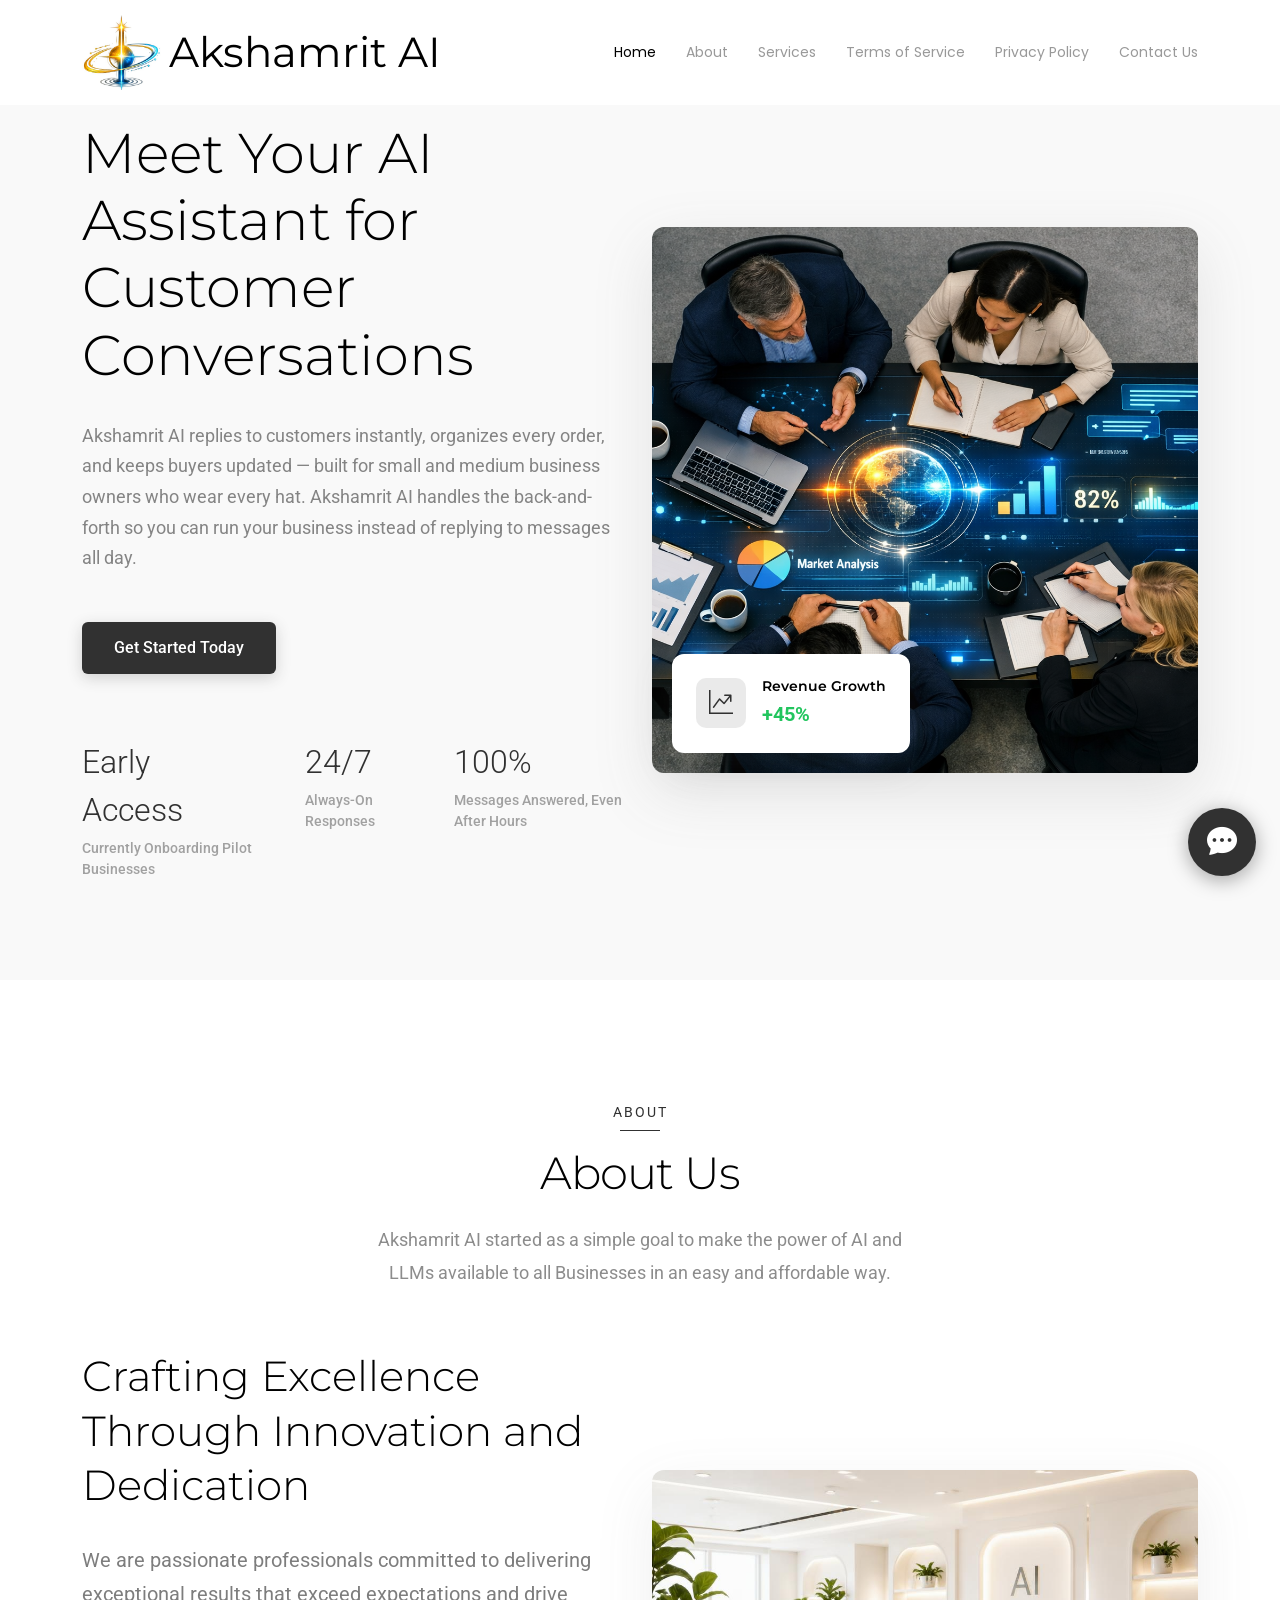
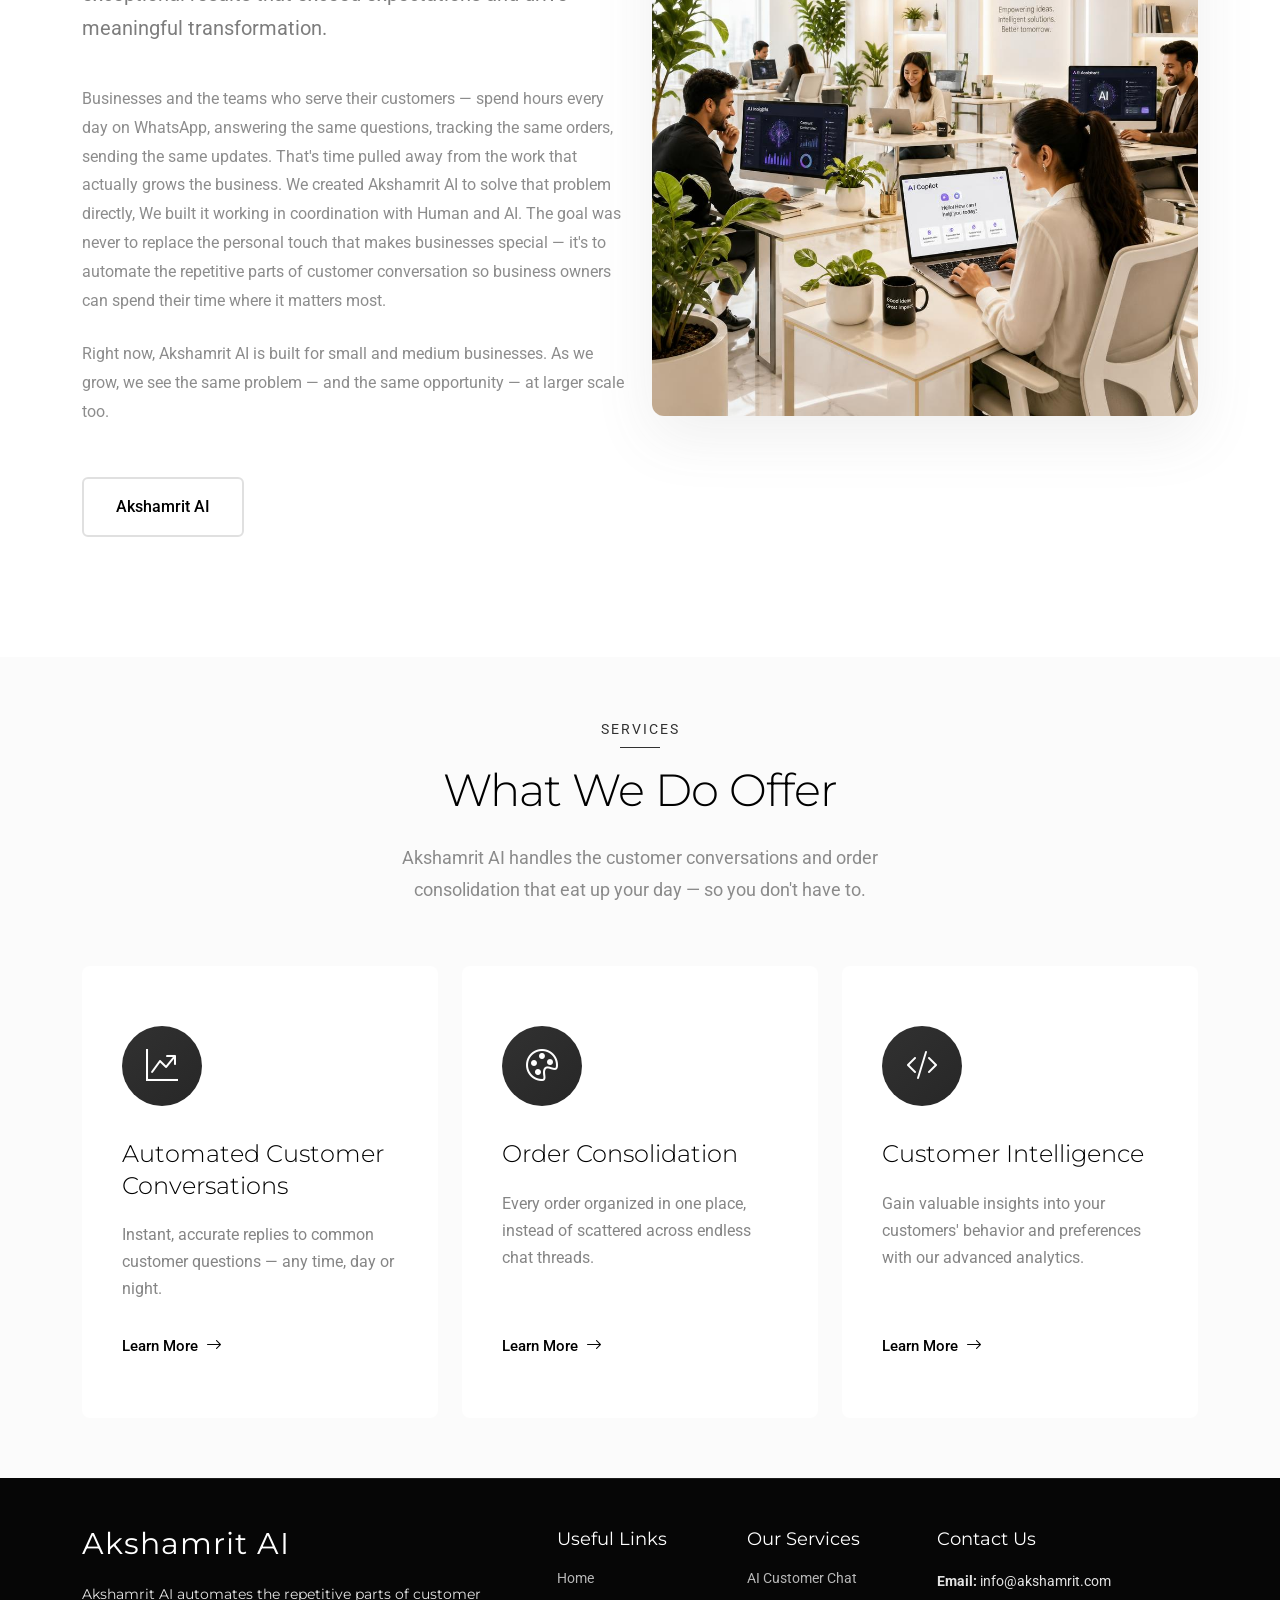
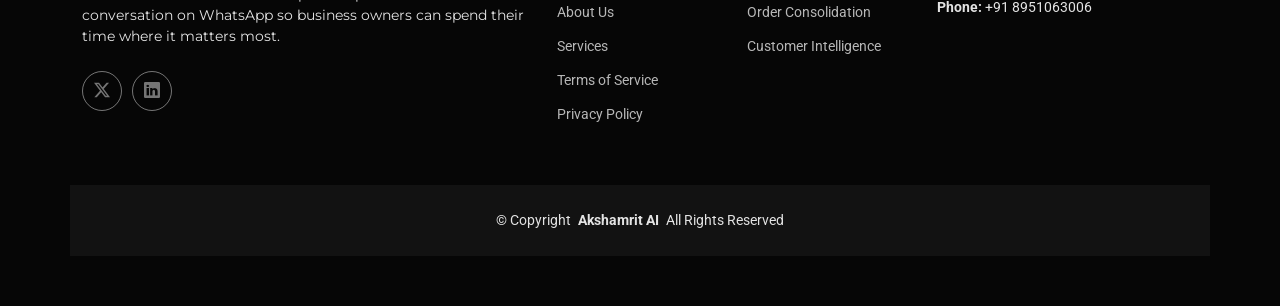
==== commit 40fdc029: "Removed Scroll to top button" ====
--- a/index.html
+++ b/index.html
@@ -349,9 +349,6 @@
 
   </footer>
 
-  <!-- Scroll Top -->
-  <a href="#" id="scroll-top" class="scroll-top d-flex align-items-center justify-content-center"><i class="bi bi-arrow-up-short"></i></a>
-
   <!-- Preloader -->
   <div id="preloader"></div>
 
@@ -393,7 +390,7 @@
 
   <script>
     window.ChatbotConfig = {
-      apiEndpoint: '/api/chat',
+      apiEndpoint: 'https://akshamrit.com/webaiinterface/akshamrit/root',
       apiKey: '791f5c061e85d0f7216111c226d508143c556286d10f8b42c1fcbdbb106ee26f'
     };
   </script>
--- a/assets/css/chatbot.css
+++ b/assets/css/chatbot.css
@@ -7,24 +7,32 @@
 }
 
 #chatbot-toggle {
-  width: 58px;
-  height: 58px;
+  width: 68px;
+  height: 68px;
   border-radius: 50%;
   background: var(--accent-color, #2c6804);
   color: white;
   border: none;
   cursor: pointer;
-  font-size: 26px;
-  box-shadow: 0 4px 16px rgba(0, 0, 0, 0.25);
+  font-size: 30px;
+  box-shadow: 0 4px 20px rgba(0, 0, 0, 0.35);
   display: flex;
   align-items: center;
   justify-content: center;
   transition: transform 0.2s, box-shadow 0.2s;
+  animation: chatbot-pulse 2.8s infinite;
 }
 
 #chatbot-toggle:hover {
-  transform: scale(1.08);
-  box-shadow: 0 6px 20px rgba(0, 0, 0, 0.3);
+  transform: scale(1.1);
+  box-shadow: 0 6px 24px rgba(0, 0, 0, 0.4);
+  animation: none;
+}
+
+@keyframes chatbot-pulse {
+  0%   { box-shadow: 0 0 0 0 rgba(0, 0, 0, 0.25), 0 4px 20px rgba(0, 0, 0, 0.35); }
+  60%  { box-shadow: 0 0 0 10px rgba(0, 0, 0, 0), 0 4px 20px rgba(0, 0, 0, 0.35); }
+  100% { box-shadow: 0 0 0 0 rgba(0, 0, 0, 0), 0 4px 20px rgba(0, 0, 0, 0.35); }
 }
 
 #chatbot-window {
@@ -63,6 +71,8 @@
   margin: 0;
   font-size: 1rem;
   font-weight: 600;
+  color: #ffffff;
+  opacity: 1;
 }
 
 #chatbot-close {
@@ -218,9 +228,9 @@
   }
 
   #chatbot-toggle {
-    width: 48px;
-    height: 48px;
-    font-size: 20px;
+    width: 56px;
+    height: 56px;
+    font-size: 24px;
   }
 
   #chatbot-window {
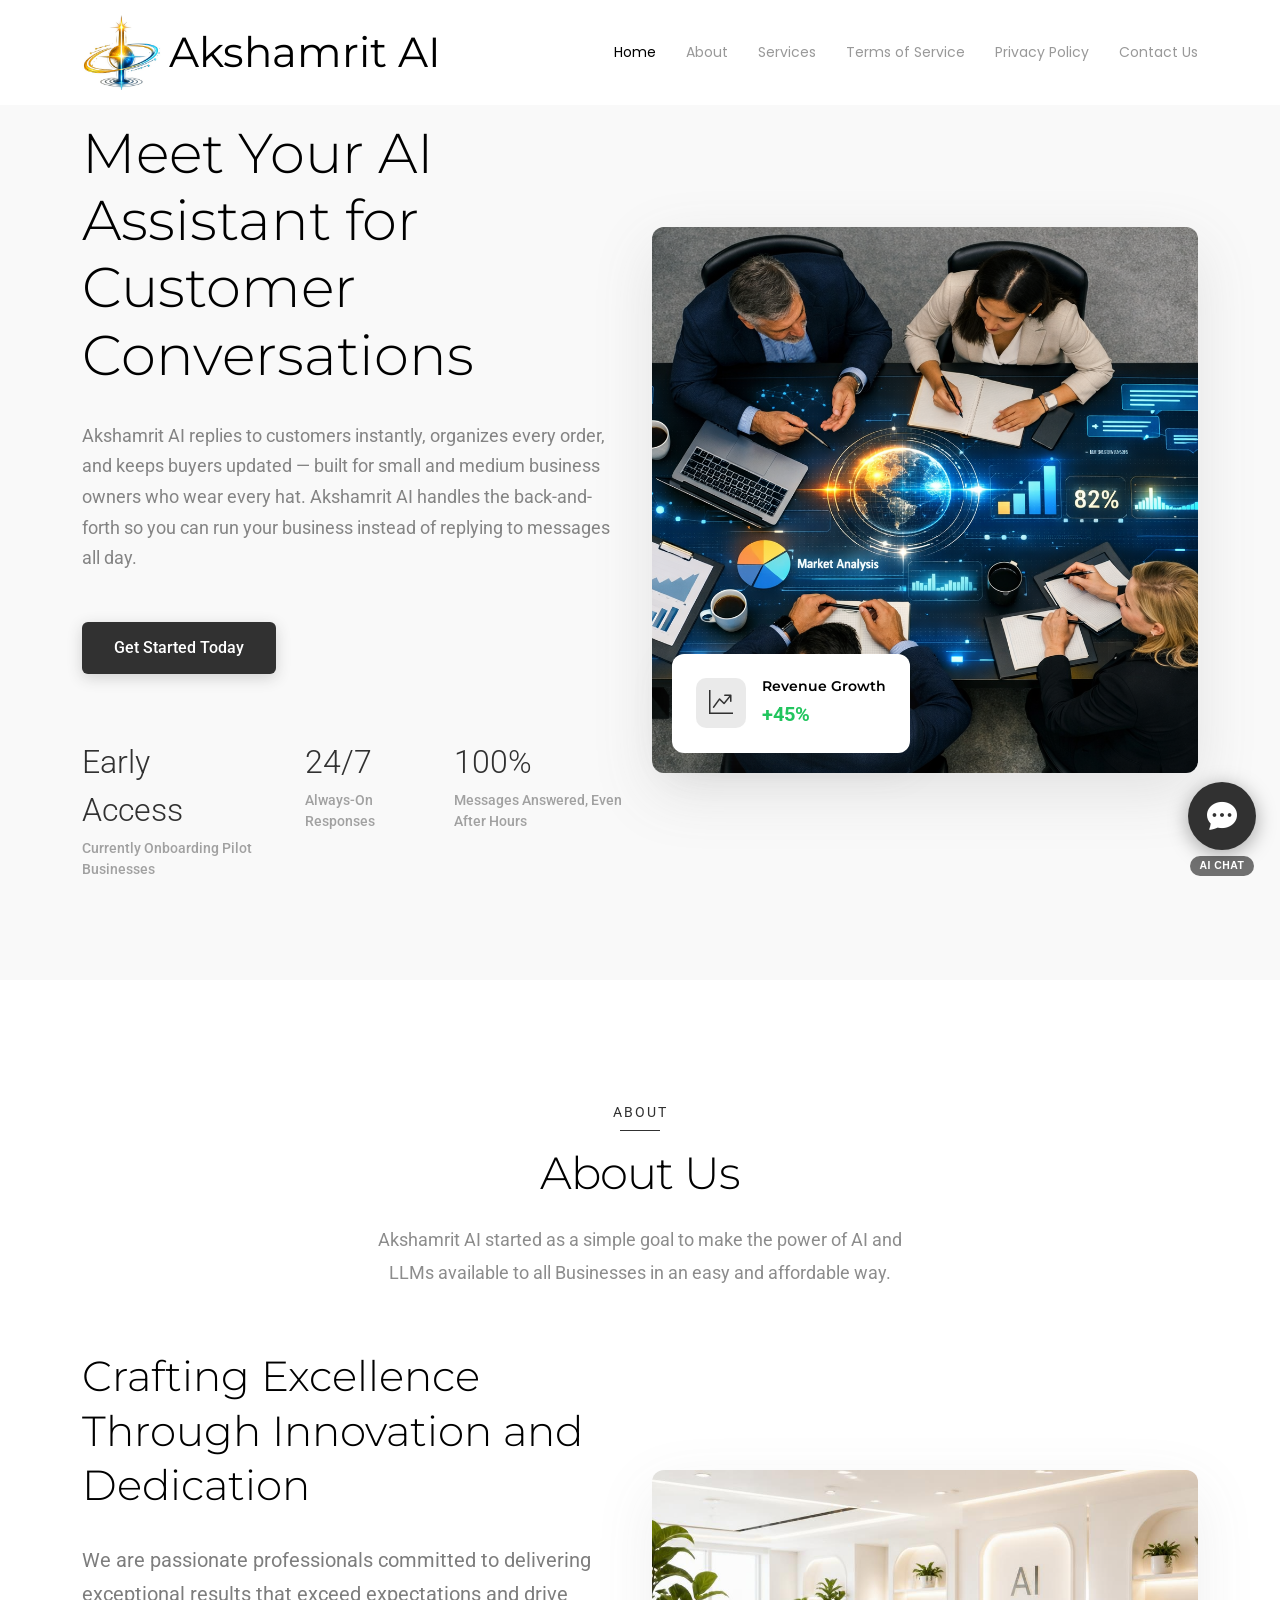
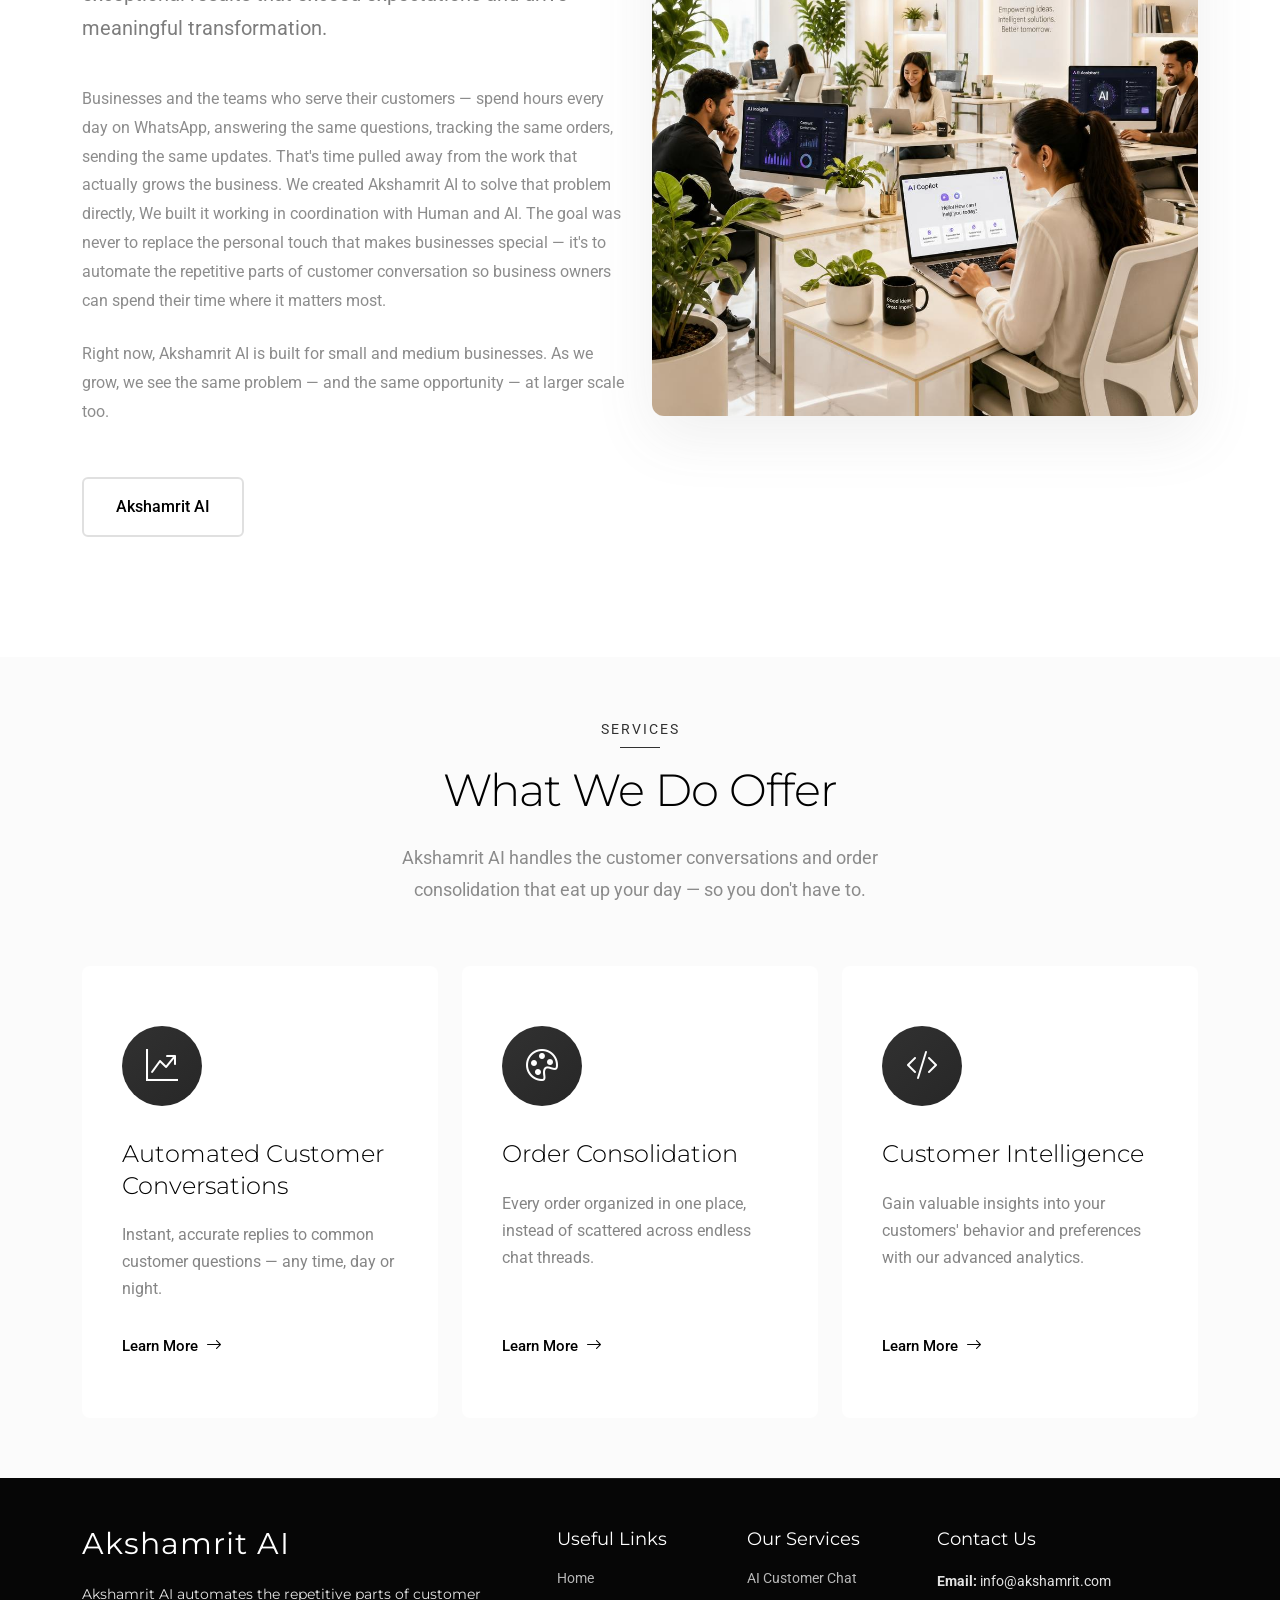
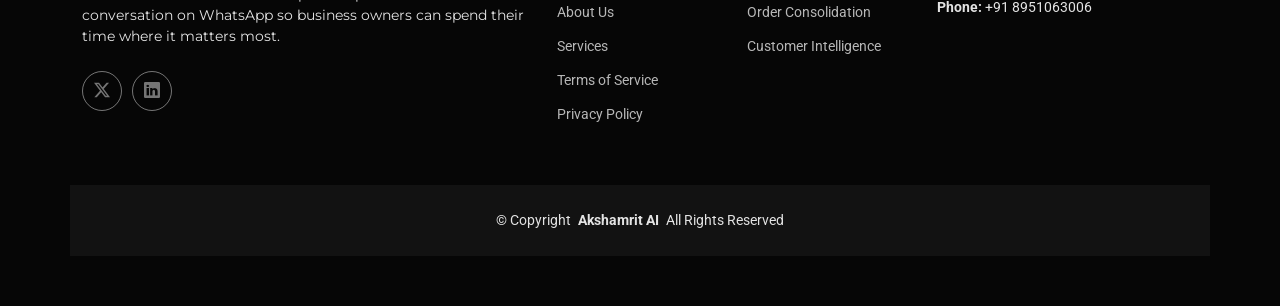
==== commit 3bd3cb0d: "Added Chat button to get Started" ====
--- a/index.html
+++ b/index.html
@@ -86,7 +86,7 @@
               <p data-aos="fade-up" data-aos-delay="300">Akshamrit AI replies to customers instantly, organizes every order, and keeps buyers updated — built for small and medium business owners who wear every hat. 
                 Akshamrit AI handles the back-and-forth so you can run your business instead of replying to messages all day.</p>
               <div class="hero-cta" data-aos="fade-up" data-aos-delay="400">
-                <a href="#about" class="btn-primary">Get Started Today</a>
+                <a href="#" class="btn-primary" onclick="event.preventDefault(); window.ChatbotWidget && window.ChatbotWidget.openAndSend('Help me get started with Akshamrit');">Get Started Today</a>
                 <!-- Demo Button. Enable when you have a demo video -->
                  <!--
                 <a href="https://www.youtube.com/watch?v=Y7f98aduVJ8" class="btn-secondary glightbox">
@@ -364,6 +364,7 @@
     <button id="chatbot-toggle" title="Chat with us">
       <i class="bi bi-chat-dots-fill"></i>
     </button>
+    <span id="chatbot-label">AI Chat</span>
 
     <div id="chatbot-window" class="chatbot-hidden">
       <div class="chatbot-header">
--- a/assets/css/chatbot.css
+++ b/assets/css/chatbot.css
@@ -4,6 +4,28 @@
   right: 24px;
   z-index: 9999;
   font-family: 'Poppins', Arial, sans-serif;
+  display: flex;
+  flex-direction: column;
+  align-items: center;
+}
+
+#chatbot-label {
+  font-size: 0.65rem;
+  font-weight: 700;
+  letter-spacing: 0.05em;
+  text-transform: uppercase;
+  color: #fff;
+  background: rgba(0, 0, 0, 0.55);
+  border-radius: 10px;
+  padding: 2px 9px;
+  margin-top: 6px;
+  pointer-events: none;
+  user-select: none;
+  white-space: nowrap;
+}
+
+#chatbot-widget.chatbot-open #chatbot-label {
+  display: none;
 }
 
 #chatbot-toggle {
@@ -227,6 +249,12 @@
     right: 14px;
   }
 
+  #chatbot-label {
+    font-size: 0.6rem;
+    padding: 2px 7px;
+    margin-top: 4px;
+  }
+
   #chatbot-toggle {
     width: 56px;
     height: 56px;
